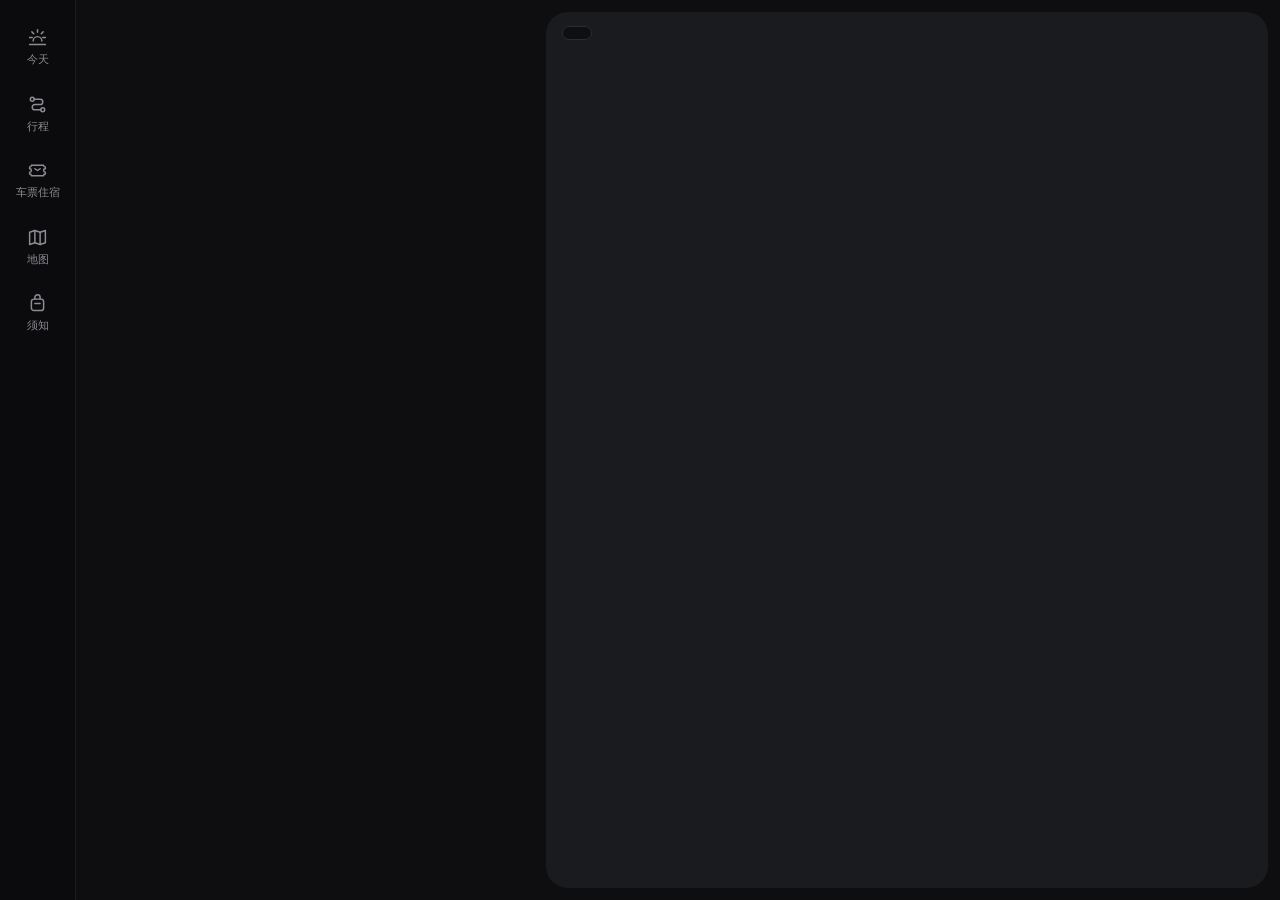
==== pages/guoqing-2026/index.html @ b3b19f48 "feat: 新增国庆出行页面 pages/guoqing-2026，并自托管 Leaflet - 行程 / 车票住宿 / 地图 / 须知 四个板块，外加「今天」倒计时视图 - 移动端：地图吸顶可展开，" ====
<!doctype html>
<html lang="zh-CN">
<head>
<meta charset="utf-8">
<meta name="viewport" content="width=device-width, initial-scale=1, viewport-fit=cover">
<meta name="theme-color" content="#0e0e10">
<meta name="format-detection" content="telephone=no">
<title>国庆出行 · 沪宁甬</title>
<meta name="description" content="国庆 7 天：杭州 → 上海 → 南京 → 宁波 → 杭州，行程、车票住宿、地图与出行须知。">
<link rel="stylesheet" href="/libs/leaflet/leaflet.css">
<style>
:root{
  --bg:#0e0e10; --panel:#131315; --card:#1b1b1e; --card2:#222226; --line:#2a2a2f;
  --text:#ecebe8; --muted:#8d8c92; --dim:#5d5c62;
  --accent:#f5a54a; --accent2:#ffbf73; --accent-bg:rgba(245,165,74,.14);
  --radius:18px; --nav-w:76px; --panel-w:470px;
  --mono:"SF Mono",ui-monospace,Menlo,Consolas,"Roboto Mono",monospace;
  --safe-b:env(safe-area-inset-bottom,0px);
}
*{box-sizing:border-box;-webkit-tap-highlight-color:transparent}
html,body{margin:0;background:var(--bg);color:var(--text);
  font-family:-apple-system,BlinkMacSystemFont,"PingFang SC","Hiragino Sans GB","Microsoft YaHei","Noto Sans SC",sans-serif;
  font-size:15px;line-height:1.5;-webkit-font-smoothing:antialiased}
button{font:inherit;color:inherit;background:none;border:0;padding:0;cursor:pointer}
a{color:inherit;text-decoration:none}
.mono{font-family:var(--mono);letter-spacing:.02em}

/* ---------- layout ---------- */
.app{display:grid;grid-template-columns:var(--nav-w) var(--panel-w) 1fr;height:100vh;height:100dvh}
.nav{display:flex;flex-direction:column;align-items:center;gap:10px;padding:18px 0;border-right:1px solid #1c1c20;background:#0b0b0d}
.nav button{width:58px;padding:9px 0 7px;border-radius:16px;display:flex;flex-direction:column;align-items:center;gap:3px;color:var(--muted);font-size:11px;transition:.2s}
.nav button svg{width:21px;height:21px}
.nav button.on{background:#1f1f23;color:var(--accent)}
.nav button:hover{color:var(--text)}
.panel{overflow-y:auto;overflow-x:hidden;padding:20px 22px 40px;scrollbar-width:thin;scrollbar-color:#333 transparent}
.mapwrap{position:relative;padding:12px 12px 12px 0}
#map{width:100%;height:100%;border-radius:22px;background:#1a1b1e;overflow:hidden}
.map-chip{position:absolute;z-index:500;top:26px;left:16px;background:rgba(14,14,16,.82);backdrop-filter:blur(8px);-webkit-backdrop-filter:blur(8px);
  border:1px solid #2c2c31;border-radius:999px;padding:6px 14px;font-size:12px;pointer-events:none}
.map-chip b{color:var(--accent);font-weight:600;margin-right:6px}
.map-toggle{display:none}

/* dark tiles: 高德底图反色 */
.leaflet-tile-pane{filter:invert(1) hue-rotate(185deg) brightness(.82) contrast(.92) saturate(.55)}
.leaflet-container{font-family:inherit;background:#1a1b1e}
.leaflet-control-attribution{background:rgba(0,0,0,.45)!important;color:#777!important;font-size:10px}
.leaflet-control-attribution a{color:#999!important}
.leaflet-control-zoom a{background:#1c1c20!important;color:#ccc!important;border-color:#2c2c31!important}
.leaflet-popup-content-wrapper,.leaflet-popup-tip{background:#1c1c20;color:var(--text);box-shadow:0 8px 24px rgba(0,0,0,.5)}
.leaflet-popup-content{margin:12px 14px;font-size:13px}
.pop-t{font-weight:600;margin-bottom:2px}
.pop-s{color:var(--muted);font-size:12px;margin-bottom:8px}
.pop-a{display:inline-block;background:var(--accent);color:#1a1206!important;border-radius:999px;padding:3px 12px;font-size:12px;font-weight:600}
.pin{width:26px;height:26px;border-radius:50%;background:#2a2a2f;border:2px solid #e9e4dc;color:#fff;font:600 12px/22px var(--mono);text-align:center;box-shadow:0 2px 8px rgba(0,0,0,.6)}
.pin.on{background:var(--accent);color:#1a1206;border-color:#fff2e0;box-shadow:0 0 0 6px rgba(245,165,74,.3),0 0 18px rgba(245,165,74,.6);transform:scale(1.18)}
.pin.city{width:auto;padding:0 10px;border-radius:999px;font:600 12px/22px inherit;white-space:nowrap}

/* ---------- common ---------- */
.eyebrow{font-size:12px;color:var(--muted)}
.h1{font-size:32px;font-weight:800;letter-spacing:.02em;margin:2px 0 4px}
.h2{font-size:18px;font-weight:700;margin:30px 0 12px;display:flex;align-items:baseline;justify-content:space-between}
.h2 small{font-size:12px;font-weight:400;color:var(--muted)}
.sub{color:var(--muted);font-size:13px}
.chip{display:inline-flex;align-items:center;gap:6px;border:1px solid var(--line);border-radius:999px;padding:4px 12px;font-size:12px;color:var(--muted)}
.tag{display:inline-block;font-size:11px;padding:1px 8px;border-radius:999px;background:var(--accent-bg);color:var(--accent);vertical-align:middle}
.tag.gray{background:#26262a;color:var(--muted)}
.card{background:var(--card);border-radius:var(--radius);padding:16px}
.row{display:flex;align-items:center;justify-content:space-between;gap:10px}
.view{display:none;animation:fade .25s ease}
.view.on{display:block}
@keyframes fade{from{opacity:0;transform:translateY(6px)}to{opacity:1;transform:none}}

/* day pills */
.pills{display:flex;gap:6px;overflow-x:auto;scrollbar-width:none;margin:0 -22px;padding:2px 22px 4px}
.pills::-webkit-scrollbar{display:none}
.pill{flex:none;border-radius:999px;padding:6px 14px;text-align:left;color:var(--muted);font-size:13px;line-height:1.25;transition:.2s}
.pill small{display:block;font:10px var(--mono);opacity:.75}
.pill.on{background:#f3ede4;color:#141414;font-weight:600}

/* hero */
.hero{position:relative;border-radius:22px;overflow:hidden;min-height:250px;padding:20px;display:flex;flex-direction:column;justify-content:flex-end;isolation:isolate}
.hero::before{content:"";position:absolute;inset:0;z-index:-2;background:var(--g)}
.hero::after{content:"";position:absolute;inset:0;z-index:-1;background:linear-gradient(180deg,rgba(0,0,0,0) 30%,rgba(0,0,0,.72))}
.hero .emo{position:absolute;right:-6px;top:-10px;font-size:130px;opacity:.22;z-index:-1;line-height:1;filter:saturate(.7)}
.hero .meta{font-size:12px;color:var(--accent2);font-family:var(--mono)}
.hero .title{font-size:30px;font-weight:800;margin:4px 0 6px}
.hero .desc{font-size:13px;color:#d8d5cf;opacity:.9}
.stat{margin-top:12px;background:var(--card);border-radius:14px;padding:10px 14px;display:inline-flex;gap:18px}
.stat div b{display:block;font:600 18px var(--mono)}
.stat div span{font-size:11px;color:var(--muted)}

/* schedule */
.sched{position:relative;margin-top:6px}
.sched::before{content:"";position:absolute;left:62px;top:14px;bottom:14px;width:1px;background:var(--line)}
.it{display:grid;grid-template-columns:52px 20px 1fr auto;gap:0 8px;align-items:start;padding:11px 0;width:100%;text-align:left;border-radius:12px}
.it:hover .it-t{color:var(--accent2)}
.it-time{font:12px/20px var(--mono);color:var(--muted);text-align:right;white-space:nowrap}
.it-dot{width:9px;height:9px;border-radius:50%;border:1.5px solid var(--dim);background:var(--bg);margin:6px auto 0;position:relative;z-index:1}
.it.now .it-dot{background:var(--accent);border-color:var(--accent);box-shadow:0 0 0 4px rgba(245,165,74,.25)}
.it.done{opacity:.45}
.it-t{font-size:14px;line-height:20px;transition:color .2s}
.it-s{font-size:12px;color:var(--muted);margin-top:2px}
.it-n{flex:none;width:22px;height:22px;border-radius:50%;background:#26262a;font:600 11px/22px var(--mono);text-align:center;color:var(--muted);margin-top:0}
.it-ico{font-size:22px;line-height:22px;width:40px;height:40px;border-radius:12px;background:var(--card2);display:grid;place-items:center}
.empty{border:1px dashed #333;border-radius:16px;padding:22px;text-align:center;color:var(--muted);font-size:13px}
.empty b{display:block;color:var(--text);font-size:22px;margin-bottom:4px;font-family:var(--mono)}

/* today */
.today-card{position:relative;border-radius:24px;overflow:hidden;min-height:380px;display:flex;flex-direction:column;padding:20px;isolation:isolate}
.today-card::before{content:"";position:absolute;inset:0;z-index:-2;background:var(--g)}
.today-card::after{content:"";position:absolute;inset:0;z-index:-1;background:linear-gradient(180deg,rgba(0,0,0,.35),rgba(0,0,0,0) 35%,rgba(0,0,0,.78))}
.today-card .emo{position:absolute;right:-10px;top:70px;font-size:170px;opacity:.2;z-index:-1;line-height:1}
.cd-l{font-size:12px;display:flex;align-items:center;gap:6px}
.cd-l::before{content:"";width:7px;height:7px;border-radius:50%;background:var(--accent);box-shadow:0 0 8px var(--accent)}
.cd{font:300 50px/1.1 var(--mono);margin-top:6px;letter-spacing:.01em}
.cd small{font-size:17px;margin:0 8px 0 2px;font-family:inherit}
.feat{margin-top:auto}
.feat .meta{font:12px var(--mono);color:var(--accent2)}
.feat .t{font-size:24px;font-weight:800;margin:4px 0}
.feat .s{font-size:13px;color:#d8d5cf}
.carousel{display:flex;align-items:center;justify-content:space-between;margin-top:14px}
.dots{display:flex;gap:4px}
.dots i{width:4px;height:4px;border-radius:2px;background:#444;transition:.25s}
.dots i.on{width:18px;background:var(--accent)}
.cbtn{width:36px;height:36px;border-radius:50%;background:var(--card2);display:grid;place-items:center}
.cbtn svg{width:16px;height:16px}

/* tickets */
.tl{position:relative;padding-left:26px}
.tl::before{content:"";position:absolute;left:7px;top:22px;bottom:0;width:1px;background:linear-gradient(var(--accent),#3a3a3f 30%)}
.tl-d{position:relative;margin:22px 0 12px;display:flex;align-items:baseline;gap:8px}
.tl-d::before{content:"";position:absolute;left:-26px;top:.45em;width:11px;height:11px;border-radius:50%;border:2px solid var(--accent);background:var(--bg)}
.tl-d b{font:500 30px var(--mono)}
.tl-d.past{opacity:.5}
.leg{margin-bottom:12px}
.leg .hd{display:flex;justify-content:space-between;font-size:14px;font-weight:600;margin-bottom:10px}
.leg .hd span{font-size:12px;font-weight:400;color:var(--muted)}
.seg{display:grid;grid-template-columns:1fr auto 1fr;align-items:center;gap:8px}
.seg .tm{font:500 26px var(--mono)}
.seg .st{font-size:13px;font-weight:600;margin-top:-2px}
.seg .r{text-align:right}
.train{background:var(--accent-bg);color:var(--accent);font:600 11px var(--mono);padding:3px 9px;border-radius:999px;white-space:nowrap}
.notes{margin:12px 0 0;padding:10px 0 0;border-top:1px dashed var(--line);list-style:none}
.notes li{font-size:12px;color:var(--muted);padding-left:12px;position:relative;margin:3px 0}
.notes li::before{content:"";position:absolute;left:0;top:.65em;width:4px;height:4px;border-radius:50%;background:var(--accent)}
.stay .img{height:120px;border-radius:14px;margin:-4px -4px 14px;position:relative;background:var(--g);overflow:hidden}
.stay .img .emo{position:absolute;right:10px;bottom:-14px;font-size:84px;opacity:.35}
.stay .img .tag{position:absolute;left:10px;top:10px;background:rgba(0,0,0,.45);color:#fff}
.stay h4{margin:0 0 8px;font-size:16px}
.kv{font-size:13px;color:#cfcdc8;margin:5px 0;display:flex;gap:8px}
.kv i{font-style:normal;width:18px;text-align:center}
.btn{display:flex;align-items:center;justify-content:center;gap:6px;width:100%;margin-top:14px;border-radius:999px;padding:10px;background:var(--accent);color:#1a1206;font-weight:700;font-size:14px}
.btn.off{background:#26262a;color:var(--muted);pointer-events:none}
.tbd{color:var(--dim)}

/* map list */
.plist .p{display:grid;grid-template-columns:24px 46px 1fr;gap:12px;align-items:center;padding:9px 0;width:100%;text-align:left}
.plist .p .n{width:22px;height:22px;border-radius:50%;background:#26262a;font:600 11px/22px var(--mono);text-align:center;color:var(--muted)}
.plist .p.on .n{background:var(--accent);color:#1a1206}
.plist .p .ic{width:46px;height:46px;border-radius:12px;display:grid;place-items:center;font-size:24px;background:var(--card2)}
.plist .p b{font-size:14px;font-weight:600;display:block}
.plist .p span{font-size:12px;color:var(--muted)}

/* weather */
.wx{display:grid;grid-template-columns:repeat(7,1fr);gap:6px}
.wd{background:var(--card);border-radius:999px;padding:12px 0 10px;text-align:center;font-size:11px;color:var(--muted);transition:.2s}
.wd .d{font-family:var(--mono);font-size:10px}
.wd .c{font-size:10px;margin-top:2px}
.wd .e{font-size:19px;margin:6px 0 4px;height:24px}
.wd .bar{width:4px;height:44px;border-radius:2px;background:#2d2d32;margin:0 auto 6px;position:relative;overflow:hidden}
.wd .bar i{position:absolute;left:0;right:0;border-radius:2px;background:var(--accent)}
.wd .hi{color:var(--text);font-family:var(--mono)}
.wd .lo{font-family:var(--mono)}
.wd.on{background:#f3ede4;color:#555}
.wd.on .hi{color:#141414}
.wd.on .bar{background:#ddd5c8}
.wd.on .bar i{background:#111}
.wx-detail{margin-top:10px}
.wx-detail b{font-size:14px}

/* people */
.people{display:grid;grid-template-columns:1fr;gap:10px}
.person{display:flex;gap:12px;align-items:flex-start}
.ava{flex:none;width:40px;height:40px;border-radius:50%;display:grid;place-items:center;font-weight:700;color:#1a1206;background:var(--accent)}
.person .nm{font-weight:600}
.person .ds{font-size:12px;color:var(--muted)}
.dayline{display:flex;gap:3px;margin-top:6px}
.dayline i{width:22px;height:5px;border-radius:3px;background:#2d2d32}
.dayline i.on{background:var(--accent)}
.invite{border:1px dashed #3a3a3f;background:transparent}
.invite pre{white-space:pre-wrap;font:12px/1.7 var(--mono);color:#cfcdc8;background:#18181b;border-radius:12px;padding:12px;margin:10px 0 0}

/* checklist */
.progress{height:3px;border-radius:2px;background:#26262a;margin:6px 0 14px;overflow:hidden}
.progress i{display:block;height:100%;background:var(--accent);transition:width .3s}
.ck-tabs{display:flex;gap:6px;flex-wrap:wrap;margin-bottom:8px}
.ck-tabs button{border-radius:999px;padding:6px 12px;font-size:12px;background:var(--card);color:var(--muted)}
.ck-tabs button small{font-family:var(--mono);margin-left:4px;opacity:.7}
.ck-tabs button.on{background:#f3ede4;color:#141414;font-weight:600}
.ck{display:flex;gap:12px;align-items:flex-start;padding:10px 0;width:100%;text-align:left}
.ck .box{flex:none;width:20px;height:20px;border-radius:50%;border:1.5px solid #555;margin-top:1px;display:grid;place-items:center;transition:.2s}
.ck.on .box{background:var(--accent);border-color:var(--accent)}
.ck.on .box::after{content:"";width:6px;height:10px;border:solid #1a1206;border-width:0 2px 2px 0;transform:rotate(45deg) translate(-1px,-1px)}
.ck.on .t{text-decoration:line-through;color:var(--muted)}
.ck .t{font-size:14px}
.ck .s{font-size:12px;color:var(--muted)}
.foot{margin-top:36px;font-size:11px;color:var(--dim);text-align:center}

/* ---------- mobile ---------- */
@media (max-width: 900px){
  :root{--map-h:36vh}
  .app{display:flex;flex-direction:column;height:auto}
  .mapwrap{order:-1;position:sticky;top:0;z-index:20;height:var(--map-h);padding:0;background:var(--bg);transition:height .3s ease}
  #map{border-radius:0 0 22px 22px}
  .map-chip{top:calc(10px + env(safe-area-inset-top,0px));left:12px}
  .map-toggle{display:grid;position:absolute;z-index:500;right:12px;bottom:12px;width:34px;height:34px;border-radius:50%;background:rgba(14,14,16,.82);border:1px solid #2c2c31;place-items:center}
  .map-toggle svg{width:16px;height:16px;transition:transform .3s}
  body.map-big .mapwrap{--map-h:62vh}
  body.map-big .map-toggle svg{transform:rotate(180deg)}
  .leaflet-control-zoom{display:none}
  .panel{overflow:visible;padding:18px 16px calc(96px + var(--safe-b))}
  .pills{margin:0 -16px;padding:2px 16px 4px}
  .nav{position:fixed;z-index:1000;left:0;right:0;bottom:0;top:auto;flex-direction:row;justify-content:space-around;gap:0;padding:6px 6px calc(6px + var(--safe-b));
    border:0;border-top:1px solid #222;background:rgba(11,11,13,.92);backdrop-filter:blur(14px);-webkit-backdrop-filter:blur(14px)}
  .nav button{width:auto;flex:1;max-width:76px}
  .h1{font-size:28px}
  .today-card{min-height:340px}
  .cd{font-size:44px}
  .wx{gap:4px}
}
@media (max-width: 380px){
  .cd{font-size:38px}
  .seg .tm{font-size:22px}
  .wd .e{font-size:16px}
}
</style>
</head>
<body>
<div class="app">
  <nav class="nav" id="nav"></nav>

  <main class="panel" id="panel">
    <section class="view" id="v-today"></section>
    <section class="view" id="v-plan"></section>
    <section class="view" id="v-tickets"></section>
    <section class="view" id="v-map"></section>
    <section class="view" id="v-notes"></section>
    <div class="foot" id="foot"></div>
  </main>

  <div class="mapwrap" id="mapwrap">
    <div id="map"></div>
    <div class="map-chip" id="mapchip"></div>
    <button class="map-toggle" id="maptoggle" aria-label="放大/收起地图">
      <svg viewBox="0 0 24 24" fill="none" stroke="currentColor" stroke-width="2" stroke-linecap="round"><path d="M6 9l6 6 6-6"/></svg>
    </button>
  </div>
</div>

<script src="/libs/leaflet/leaflet.js"></script>
<script>
/* =====================================================================
 *  行程数据 —— 以后更新只改这一段就行
 *  - 时间未定写 time:'待定'，地点坐标不确定就不写 ll（地图上不显示，导航按名称搜索）
 *  - ll 用高德坐标 [纬度, 经度]；approx:true 表示位置是大概的
 *  - 伙伴信息在 PEOPLE，车票在 LEGS，住宿在 STAYS
 * ===================================================================== */
const TRIP = {
  title: '国庆 · 沪宁甬',
  subtitle: '杭州 → 上海 → 南京 → 宁波 → 杭州',
  slogan: '魔都吃吃逛逛，金陵待定，宁波歇脚，最后回家。',
  start: '2026-10-01T00:00:00+08:00',
  updated: '2026-09-29',
};

const CITIES = {
  杭州: { ll: [30.2741, 120.1551], emo: '🍵', g: 'linear-gradient(135deg,#1f4f4a,#0f2a2a 60%,#1d1a14)' },
  上海: { ll: [31.2304, 121.4737], emo: '🌃', g: 'linear-gradient(135deg,#3a2a6a,#1a1840 55%,#3a1f2a)' },
  南京: { ll: [32.0603, 118.7969], emo: '🏯', g: 'linear-gradient(135deg,#5a2a22,#2a1a18 55%,#1f2a1f)' },
  宁波: { ll: [29.8683, 121.5440], emo: '🌊', g: 'linear-gradient(135deg,#1a3f66,#0f2238 55%,#1f2a33)' },
};

/* type: transport 交通 / food 吃饭 / walk 散步逛逛 / fun 玩 / stay 住宿 */
const DAYS = [
  {
    date: '2026-10-01', city: '上海', label: '杭州 → 上海', title: '抵达魔都',
    desc: '白天从杭州出发去上海，晚上泰狮吃泰餐，饭后沿浦东滨江吹吹江风。',
    items: [
      { time: '待定', type: 'transport', title: '杭州 → 上海', sub: '车次待补充', place: '上海虹桥站', city: '上海', ll: [31.1945, 121.3203], approx: true },
      { time: '19:30', type: 'food', title: '晚餐｜Poets Thai 泰狮（滨江店）', sub: '泰餐', place: 'Poets Thai泰狮 滨江店', city: '上海', ll: [31.2352, 121.5018], approx: true },
      { time: '饭后', type: 'walk', title: '浦东滨江散步', sub: '看外滩夜景，走走消食', place: '浦东滨江', city: '上海', ll: [31.2302, 121.5052], approx: true },
    ],
  },
  {
    date: '2026-10-02', city: '上海', label: '上海', title: '看展 · 梧桐区',
    desc: '中午漕河泾吃顺德菜，下午游戏博物馆看「不要回头」展，再去梧桐区 citywalk；晚上八爷上海菜，夜里西岸散步小酌。',
    items: [
      { time: '午餐', type: 'food', title: '午餐｜蚝大胆容邊排骨 · 顺德干蒸', sub: '漕河泾印象城店', place: '蚝大胆容邊排骨 漕河泾印象城', city: '上海', ll: [31.1662, 121.3958], approx: true },
      { time: '下午', type: 'fun', title: '游戏博物馆「不要回头」展', sub: '位置待补充', place: '游戏博物馆 不要回头', city: '上海' },
      { time: '下午', type: 'walk', title: '梧桐区 citywalk', sub: '武康路 · 安福路一带', place: '武康路', city: '上海', ll: [31.2062, 121.4372], approx: true },
      { time: '晚餐', type: 'food', title: '晚餐｜八爷上海菜', sub: '招牌肺头汤', place: '八爷上海菜', city: '上海' },
      { time: '夜里', type: 'walk', title: '徐汇西岸散步 / 小酌觅食', sub: '', place: '徐汇滨江西岸', city: '上海', ll: [31.1762, 121.4608], approx: true },
    ],
  },
  {
    date: '2026-10-03', city: '上海', label: '上海', title: 'Wonderfes 手办展',
    desc: '一整天泡在 Wonderfes 手办展，午饭晚饭都在现场附近看着吃。',
    items: [
      { time: '白天', type: 'fun', title: 'Wonderfes 手办展', sub: '场馆待补充', place: 'Wonderfes 上海', city: '上海' },
      { time: '午 · 晚', type: 'food', title: '午饭、晚饭待定', sub: '现场灵活安排', place: '', city: '上海' },
    ],
  },
  {
    date: '2026-10-04', city: '南京', label: '上海 → 南京', title: '去金陵',
    desc: '从上海去南京，具体安排 TBD。',
    items: [
      { time: '待定', type: 'transport', title: '上海 → 南京', sub: '车次待补充', place: '南京南站', city: '南京', ll: [31.9690, 118.7980], approx: true },
    ],
    tbd: true,
  },
  {
    date: '2026-10-05', city: '南京', label: '南京', title: '南京 · TBD',
    desc: '南京第二天，计划还没定，想去哪儿群里说。',
    items: [], tbd: true,
  },
  {
    date: '2026-10-06', city: '宁波', label: '南京 → 宁波', title: '去宁波',
    desc: '从南京去宁波待一天，具体安排 TBD。',
    items: [
      { time: '待定', type: 'transport', title: '南京 → 宁波', sub: '车次待补充', place: '宁波站', city: '宁波', ll: [29.8630, 121.5420], approx: true },
    ],
    tbd: true,
  },
  {
    date: '2026-10-07', city: '杭州', label: '宁波 → 杭州', title: '回家',
    desc: '从宁波回杭州，假期收尾。',
    items: [
      { time: '待定', type: 'transport', title: '宁波 → 杭州', sub: '车次待补充', place: '杭州东站', city: '杭州', ll: [30.2906, 120.2127], approx: true },
    ],
  },
];

/* 交通：dep/arr 为 'HH:MM'，没定写 '' */
const LEGS = [
  { date: '2026-10-01', from: '杭州', to: '上海', fromSt: '杭州', toSt: '上海', dep: '', arr: '', no: '', notes: ['车次待补充，买好票群里说一声'] },
  { date: '2026-10-04', from: '上海', to: '南京', fromSt: '上海', toSt: '南京', dep: '', arr: '', no: '', notes: ['车次待补充'] },
  { date: '2026-10-06', from: '南京', to: '宁波', fromSt: '南京', toSt: '宁波', dep: '', arr: '', no: '', notes: ['车次待补充'] },
  { date: '2026-10-07', from: '宁波', to: '杭州', fromSt: '宁波', toSt: '杭州东', dep: '', arr: '', no: '', notes: ['车次待补充'] },
];

/* 住宿：name 为空表示还没订 */
const STAYS = [
  { city: '上海', name: '', checkin: '2026-10-01', checkout: '2026-10-04', room: '', addr: '', notes: [] },
  { city: '南京', name: '', checkin: '2026-10-04', checkout: '2026-10-06', room: '', addr: '', notes: [] },
  { city: '宁波', name: '', checkin: '2026-10-06', checkout: '2026-10-07', room: '', addr: '', notes: [] },
];

/* 同行伙伴：days 写参与的日期（'10/1' 这种），note 写车次、到达时间等 */
const PEOPLE = [
  { name: '我', days: ['10/1', '10/2', '10/3', '10/4', '10/5', '10/6', '10/7'], note: '全程' },
];

const CHECKLIST = {
  '行李证件': [
    ['身份证随身带', '坐高铁、住酒店、进展馆都要刷'],
    ['车票截图存相册', '进站刷身份证，截图方便随时看车次'],
    ['充电宝和充电线', '看地图、拍照一天很费电'],
    ['折叠伞', '十月江南说下就下'],
    ['薄外套', '早晚凉，白天热了就脱'],
    ['好走的鞋', 'citywalk + 逛展，每天步数不会少'],
    ['常用药', '肠胃药、创可贴'],
  ],
  '要吃的': [
    ['Poets Thai 泰狮', '10/1 晚'],
    ['蚝大胆 顺德干蒸 + 排骨', '10/2 午'],
    ['八爷上海菜 肺头汤', '10/2 晚'],
    ['西岸夜宵 / 小酌', '10/2 夜'],
    ['南京：鸭血粉丝汤、盐水鸭', '待定'],
    ['宁波：汤圆、海鲜', '待定'],
  ],
  '要玩的': [
    ['游戏博物馆「不要回头」展', '10/2 下午，看下是否要预约'],
    ['Wonderfes 手办展', '10/3，门票确认'],
    ['梧桐区 citywalk', '10/2 下午'],
    ['浦东滨江 / 西岸夜景', '晚上'],
  ],
  '要办的': [
    ['买好各段车票', '沪 → 宁 → 甬 → 杭'],
    ['订好三个城市的酒店', '上海 3 晚、南京 2 晚、宁波 1 晚'],
    ['热门餐厅提前排号', '国庆人多'],
    ['展会门票 / 预约', '手办展、游戏博物馆'],
  ],
};

/* ===================================================================== */

const TYPE = {
  transport: { emo: '🚄', name: '交通' },
  food: { emo: '🍜', name: '吃饭' },
  walk: { emo: '🚶', name: '逛逛' },
  fun: { emo: '🎟️', name: '玩' },
  stay: { emo: '🛏️', name: '住宿' },
};
const WEEK = ['周日', '周一', '周二', '周三', '周四', '周五', '周六'];
const $ = s => document.querySelector(s);
const esc = s => String(s ?? '').replace(/[&<>"']/g, c => ({ '&': '&amp;', '<': '&lt;', '>': '&gt;', '"': '&quot;', "'": '&#39;' }[c]));
const md = d => { const [, m, dd] = d.split('-'); return `${+m}/${+dd}`; };
const wk = d => WEEK[new Date(d + 'T12:00:00+08:00').getUTCDay()];
const nights = (a, b) => Math.round((new Date(b) - new Date(a)) / 864e5);
const navUrl = (name, city) => `https://uri.amap.com/search?keyword=${encodeURIComponent(name)}&city=${encodeURIComponent(city || '')}&callnative=1`;
function cnNow() { // 北京时间
  const d = new Date(Date.now() + 8 * 36e5);
  return { date: d.toISOString().slice(0, 10), min: d.getUTCHours() * 60 + d.getUTCMinutes() };
}
function parseMin(t) { const m = /^(\d{1,2}):(\d{2})$/.exec(t || ''); return m ? +m[1] * 60 + +m[2] : null; }

/* 地点编号 */
DAYS.forEach((d, di) => {
  d.idx = di;
  let n = 0;
  d.items.forEach(it => { if (it.ll) it.n = ++n; });
});
const dayOf = date => DAYS.find(d => d.date === date);

/* ---------- nav ---------- */
const ICONS = {
  today: '<path d="M12 3v3M5.6 5.6l2.1 2.1M3 12h3M18 12h3M16.3 7.7l2.1-2.1M7 16a5 5 0 0 1 10 0M3 20h18"/>',
  plan: '<circle cx="6" cy="6" r="2.2"/><circle cx="18" cy="18" r="2.2"/><path d="M8 6h7a3 3 0 0 1 0 6H9a3 3 0 0 0 0 6h7"/>',
  tickets: '<path d="M3 8a2 2 0 0 0 2-2h14a2 2 0 0 0 2 2v2a2 2 0 0 0 0 4v2a2 2 0 0 0-2 2H5a2 2 0 0 0-2-2v-2a2 2 0 0 0 0-4z"/><path d="M9 10l3 2 3-2"/>',
  map: '<path d="M9 4L3 6v14l6-2 6 2 6-2V4l-6 2z"/><path d="M9 4v14M15 6v14"/>',
  notes: '<rect x="5" y="7" width="14" height="13" rx="3"/><path d="M9 7V5a3 3 0 0 1 6 0v2M9 12h6"/>',
};
const TABS = [['today', '今天'], ['plan', '行程'], ['tickets', '车票住宿'], ['map', '地图'], ['notes', '须知']];
$('#nav').innerHTML = TABS.map(([k, n]) =>
  `<button data-tab="${k}"><svg viewBox="0 0 24 24" fill="none" stroke="currentColor" stroke-width="1.7" stroke-linecap="round" stroke-linejoin="round">${ICONS[k]}</svg>${n}</button>`).join('');

const state = { tab: 'today', day: 0, mapDay: 0, featIdx: 0, active: null, ckTab: Object.keys(CHECKLIST)[0], wxSel: 0 };
try { const t = localStorage.getItem('gq-tab'); if (t && TABS.some(x => x[0] === t)) state.tab = t; } catch (e) {}

/* 默认选中今天（行程期间） */
(() => {
  const i = DAYS.findIndex(d => d.date === cnNow().date);
  if (i >= 0) { state.day = state.mapDay = state.wxSel = i; }
})();

/* ---------- map ---------- */
const map = L.map('map', { zoomControl: false, attributionControl: true, zoomSnap: .25 }).setView(CITIES.上海.ll, 11);
L.tileLayer('https://webrd0{s}.is.autonavi.com/appmaptile?lang=zh_cn&size=1&scale=1&style=8&x={x}&y={y}&z={z}', {
  subdomains: '1234', maxZoom: 18, attribution: '© 高德地图',
}).addTo(map);
L.control.zoom({ position: 'bottomright' }).addTo(map);
const layer = L.layerGroup().addTo(map);
let markers = {};
let lastFit = null; // 地图尺寸变化后重新框选
const fit = f => { lastFit = f; f(true); };
const refit = () => { map.invalidateSize(); lastFit && lastFit(false); };

function pinIcon(label, on, cls = '') {
  return L.divIcon({ className: '', html: `<div class="pin ${cls} ${on ? 'on' : ''}">${esc(label)}</div>`, iconSize: cls ? null : [26, 26], iconAnchor: cls ? [20, 13] : [13, 13] });
}
function popHtml(title, sub, place, city) {
  return `<div class="pop-t">${esc(title)}</div>${sub ? `<div class="pop-s">${esc(sub)}</div>` : ''}${place ? `<a class="pop-a" href="${navUrl(place, city)}" target="_blank" rel="noopener">高德导航</a>` : ''}`;
}

function drawDay(di) {
  layer.clearLayers(); markers = {};
  if (di === 'all') return drawAll();
  const d = DAYS[di];
  const pts = d.items.filter(it => it.ll);
  $('#mapchip').innerHTML = `<b>${md(d.date)}</b>${esc(d.title)}`;
  if (!pts.length) {
    const c = CITIES[d.city];
    L.marker(c.ll, { icon: pinIcon(d.city, true, 'city') }).addTo(layer).bindPopup(popHtml(d.city, '今天的安排还没定', '', ''));
    fit(a => map.setView(c.ll, 11, { animate: a }));
    return;
  }
  if (pts.length > 1) {
    L.polyline(pts.map(p => p.ll), { color: '#f5a54a', weight: 7, opacity: .18 }).addTo(layer);
    L.polyline(pts.map(p => p.ll), { color: '#f5a54a', weight: 2.5, opacity: .9 }).addTo(layer);
  }
  pts.forEach(p => {
    const m = L.marker(p.ll, { icon: pinIcon(p.n, false), zIndexOffset: 100 }).addTo(layer)
      .bindPopup(popHtml(p.title, (p.approx ? '位置为大概位置 · ' : '') + (p.sub || ''), p.place, p.city));
    m.on('click', () => setActive(di, p.n, false));
    markers[p.n] = m;
  });
  if (pts.length === 1) fit(a => map.setView(pts[0].ll, 13, { animate: a }));
  else fit(a => map.fitBounds(L.latLngBounds(pts.map(p => p.ll)), { padding: [50, 50], animate: a, maxZoom: 14 }));
}

function drawAll() {
  $('#mapchip').innerHTML = '<b>全程</b>' + esc(TRIP.subtitle);
  const route = ['杭州', '上海', '南京', '宁波', '杭州'];
  const lls = route.map(c => CITIES[c].ll);
  L.polyline(lls, { color: '#f5a54a', weight: 7, opacity: .15 }).addTo(layer);
  L.polyline(lls, { color: '#f5a54a', weight: 2.5, opacity: .9, dashArray: '2 7', lineCap: 'round' }).addTo(layer);
  Object.entries(CITIES).forEach(([name, c]) => {
    const ds = DAYS.filter(d => d.city === name).map(d => md(d.date));
    L.marker(c.ll, { icon: pinIcon(name, false, 'city') }).addTo(layer)
      .bindPopup(popHtml(name, ds.length ? ds.join('、') : '出发地', '', ''));
  });
  fit(a => map.fitBounds(L.latLngBounds(lls), { padding: [40, 40], animate: a }));
}

function setActive(di, n, fly = true, pop = true) {
  state.active = n;
  Object.entries(markers).forEach(([k, m]) => m.setIcon(pinIcon(k, +k === n)));
  const m = markers[n];
  if (m) {
    if (fly) map.flyTo(m.getLatLng(), Math.max(map.getZoom(), 14), { duration: .6 });
    if (pop) m.openPopup();
  }
  document.querySelectorAll('[data-n]').forEach(el => el.classList.toggle('on', +el.dataset.n === n));
}

/* ---------- shared renderers ---------- */
function pillsHtml(sel, key, withAll) {
  let h = withAll ? `<button class="pill ${sel === 'all' ? 'on' : ''}" data-${key}="all"><small>全程</small>${DAYS.length} 天</button>` : '';
  h += DAYS.map((d, i) => `<button class="pill ${sel === i ? 'on' : ''}" data-${key}="${i}"><small>${md(d.date)}</small>${esc(d.label)}</button>`).join('');
  return `<div class="pills">${h}</div>`;
}

function schedHtml(d, live) {
  if (!d.items.length) return `<div class="empty"><b>TBD</b>这天的计划还没定，有想法群里说～</div>`;
  const now = cnNow();
  const isToday = live && now.date === d.date;
  const nowI = isToday ? currentIdx(d, now.min) : -1;
  return `<div class="sched">${d.items.map((it, i) => {
    const cls = isToday ? (i === nowI ? 'now' : i < nowI ? 'done' : '') : '';
    return `<button class="it ${cls}" ${it.n ? `data-n="${it.n}" data-day="${d.idx}"` : ''}>
      <span class="it-time">${esc(it.time)}</span><span class="it-dot"></span>
      <span><div class="it-t">${esc(it.title)}</div>${it.sub ? `<div class="it-s">${esc(it.sub)}</div>` : ''}</span>
      <span class="it-ico" title="${TYPE[it.type]?.name || ''}">${TYPE[it.type]?.emo || '📍'}</span>
    </button>`;
  }).join('')}</div>`;
}

function currentIdx(d, min) {
  let last = null, idx = 0;
  d.items.forEach((it, i) => {
    const m = parseMin(it.time);
    if (m != null) last = m;
    if (last != null && last <= min) idx = i;
  });
  return idx;
}

/* ---------- 今天 ---------- */
function tripPhase() {
  const now = cnNow();
  if (now.date < DAYS[0].date) return { phase: 'before', di: 0 };
  if (now.date > DAYS[DAYS.length - 1].date) return { phase: 'after', di: DAYS.length - 1 };
  return { phase: 'during', di: DAYS.findIndex(d => d.date === now.date) };
}

function renderToday() {
  const { phase, di } = tripPhase();
  const d = DAYS[di];
  const c = CITIES[d.city];
  const items = d.items.length ? d.items : [{ time: 'TBD', type: 'fun', title: d.title, sub: d.desc }];
  if (phase === 'during' && state.featIdx === null) state.featIdx = currentIdx(d, cnNow().min);
  const fi = Math.min(state.featIdx || 0, items.length - 1);
  const f = items[fi];
  const heading = phase === 'before' ? '第一天的安排' : phase === 'during' ? `今天 · 第 ${di + 1} 天的安排` : '最后一天的安排';
  $('#v-today').innerHTML = `
    <div class="row"><span class="eyebrow">${esc(TRIP.title)} · ${DAYS.length} 日</span><span class="chip" id="today-wx">${esc(d.city)}</span></div>
    <div class="today-card" style="--g:${c.g};margin-top:12px">
      <span class="emo">${c.emo}</span>
      <div class="h1" style="margin:0">${esc(d.title)}</div>
      <div id="cd-wrap"></div>
      <div class="feat">
        <div class="meta">${esc(f.time)} ${esc(TYPE[f.type]?.name || '')}</div>
        <div class="t">${esc(f.title)}</div>
        <div class="s">${esc(f.sub || d.desc)}</div>
      </div>
    </div>
    <div class="carousel">
      <div class="dots">${items.map((_, i) => `<i class="${i === fi ? 'on' : ''}"></i>`).join('')}</div>
      <div class="row" style="gap:8px"><span class="mono sub">${fi + 1} / ${items.length}</span>
        <button class="cbtn" data-feat="-1" aria-label="上一个"><svg viewBox="0 0 24 24" fill="none" stroke="currentColor" stroke-width="2"><path d="M15 6l-6 6 6 6"/></svg></button>
        <button class="cbtn" data-feat="1" aria-label="下一个"><svg viewBox="0 0 24 24" fill="none" stroke="currentColor" stroke-width="2"><path d="M9 6l6 6-6 6"/></svg></button>
      </div>
    </div>
    <div class="h2">${heading}<small>${md(d.date)} ${wk(d.date)}</small></div>
    ${schedHtml(d, true)}
    ${phase === 'before' ? `<div class="h2">接下来<small>${esc(TRIP.subtitle)}</small></div>
      <div class="people">${DAYS.slice(1).map(x => `<button class="card row" data-goto="${x.idx}" style="text-align:left">
        <span><span class="mono sub">${md(x.date)} ${wk(x.date)}</span><div style="font-weight:600">${esc(x.title)}</div></span>
        <span class="sub">${esc(x.label)} ${x.tbd ? '<span class="tag gray">TBD</span>' : ''}</span></button>`).join('')}</div>` : ''}
  `;
  tickCountdown();
  if (f.n) setTimeout(() => setActive(di, f.n, false, false), 900);
  fillTodayWx();
}

function tickCountdown() {
  const el = $('#cd-wrap'); if (!el) return;
  const { phase, di } = tripPhase();
  if (phase === 'before') {
    let s = Math.max(0, Math.floor((new Date(TRIP.start) - Date.now()) / 1000));
    const dd = Math.floor(s / 86400); s %= 86400;
    const hh = String(Math.floor(s / 3600)).padStart(2, '0'), mm = String(Math.floor(s % 3600 / 60)).padStart(2, '0'), ss = String(s % 60).padStart(2, '0');
    el.innerHTML = `<div class="cd-l" style="margin-top:6px">距出发还有</div><div class="cd">${dd}<small>天</small>${hh}:${mm}<span style="opacity:.45;font-size:.55em">:${ss}</span></div>`;
  } else if (phase === 'during') {
    el.innerHTML = `<div class="cd-l" style="margin-top:6px">旅途中 · ${esc(DAYS[di].city)}</div><div class="cd">Day ${di + 1}<small>/ ${DAYS.length}</small></div>`;
  } else {
    el.innerHTML = `<div class="cd-l" style="margin-top:6px">旅程结束</div><div class="cd">🏠<small>到家啦</small></div>`;
  }
}
setInterval(() => { if (state.tab === 'today') tickCountdown(); }, 1000);

/* ---------- 行程 ---------- */
function renderPlan() {
  const d = DAYS[state.day];
  const c = CITIES[d.city];
  $('#v-plan').innerHTML = `
    ${pillsHtml(state.day, 'day')}
    <div class="hero" style="--g:${c.g};margin-top:14px">
      <span class="emo">${c.emo}</span>
      <div class="meta">${md(d.date)} · ${wk(d.date)} · 第 ${state.day + 1} 天 · ${esc(d.city)}</div>
      <div class="title">${esc(d.title)} ${d.tbd ? '<span class="tag">TBD</span>' : ''}</div>
      <div class="desc">${esc(d.desc)}</div>
    </div>
    <div class="stat"><div><b>${d.items.length}</b><span>项安排</span></div><div><b>${d.items.filter(i => i.ll).length}</b><span>个地图点</span></div><div><b>${esc(d.city)}</b><span>所在城市</span></div></div>
    <div class="h2">当天安排<small>点一下在地图上看</small></div>
    ${schedHtml(d, true)}
  `;
  drawDay(state.day);
}

/* ---------- 车票住宿 ---------- */
function renderTickets() {
  const today = cnNow().date;
  const dates = [...new Set([...LEGS.map(l => l.date), ...STAYS.map(s => s.checkin), ...STAYS.map(s => s.checkout)])].sort();
  const nextDate = dates.find(d => d >= today);
  let h = `<div class="h1">车票住宿</div><div class="sub">按日期排好：哪天坐哪趟车、住哪家酒店。没定的先写「待补充」。</div><div class="tl">`;
  dates.forEach(date => {
    const legs = LEGS.filter(l => l.date === date);
    const ins = STAYS.filter(s => s.checkin === date);
    const outs = STAYS.filter(s => s.checkout === date);
    h += `<div class="tl-d ${date < today ? 'past' : ''}"><b>${md(date)}</b><span class="sub">${wk(date)}</span>${date === nextDate ? '<span class="tag">下一个</span>' : ''}</div>`;
    outs.forEach(s => { h += `<div class="card sub" style="margin-bottom:12px">退房 · ${s.name ? esc(s.name) : esc(s.city) + '酒店（待补充）'}</div>`; });
    legs.forEach(l => {
      h += `<div class="card leg"><div class="hd">🚄 ${esc(l.from)} → ${esc(l.to)}<span>${l.no ? '' : '待补充'}</span></div>
        <div class="seg">
          <div><div class="tm ${l.dep ? '' : 'tbd'}">${esc(l.dep || '--:--')}</div><div class="st">${esc(l.fromSt)}</div></div>
          <span class="train">${esc(l.no || '车次 TBD')}</span>
          <div class="r"><div class="tm ${l.arr ? '' : 'tbd'}">${esc(l.arr || '--:--')}</div><div class="st">${esc(l.toSt)}</div></div>
        </div>
        ${l.notes?.length ? `<ul class="notes">${l.notes.map(n => `<li>${esc(n)}</li>`).join('')}</ul>` : ''}</div>`;
    });
    ins.forEach(s => {
      const c = CITIES[s.city];
      h += `<div class="card stay" style="margin-bottom:12px">
        <div class="img" style="--g:${c.g}"><span class="tag">入住 · ${esc(s.city)}</span><span class="emo">🛏️</span></div>
        <h4>${s.name ? esc(s.name) : `<span class="tbd">${esc(s.city)}酒店 · 待补充</span>`}</h4>
        <div class="kv"><i>📅</i>${md(s.checkin)} 入住 → ${md(s.checkout)} 退房 · 住 ${nights(s.checkin, s.checkout)} 晚</div>
        ${s.room ? `<div class="kv"><i>🛏️</i>${esc(s.room)}</div>` : ''}
        <div class="kv"><i>📍</i>${s.addr ? esc(s.addr) : '<span class="tbd">地址待补充</span>'}</div>
        ${s.notes?.length ? `<ul class="notes">${s.notes.map(n => `<li>${esc(n)}</li>`).join('')}</ul>` : ''}
        <a class="btn ${s.name ? '' : 'off'}" href="${s.name ? navUrl(s.name, s.city) : '#'}" target="_blank" rel="noopener">➤ 高德导航</a>
      </div>`;
    });
  });
  $('#v-tickets').innerHTML = h + '</div>';
}

/* ---------- 地图 ---------- */
function renderMap() {
  const sel = state.mapDay;
  let list;
  if (sel === 'all') {
    list = DAYS.map(d => `<button class="p" data-goto-map="${d.idx}"><span class="n">${d.idx + 1}</span><span class="ic">${CITIES[d.city].emo}</span>
      <span><b>${md(d.date)} · ${esc(d.title)}</b><span>${esc(d.label)} · ${d.items.length ? d.items.length + ' 项安排' : 'TBD'}</span></span></button>`).join('');
  } else {
    const d = DAYS[sel];
    const withLL = d.items.filter(i => i.ll), noLL = d.items.filter(i => !i.ll && i.place);
    list = withLL.map(it => `<button class="p" data-n="${it.n}" data-day="${d.idx}"><span class="n">${it.n}</span><span class="ic">${TYPE[it.type]?.emo || '📍'}</span>
      <span><b>${esc(it.title.replace(/^.+?｜/, ''))}</b><span>${esc(TYPE[it.type]?.name || '')} · ${esc(it.time)}${it.approx ? ' · 大概位置' : ''}</span></span></button>`).join('');
    list += noLL.map(it => `<a class="p" href="${navUrl(it.place, it.city)}" target="_blank" rel="noopener"><span class="n">·</span><span class="ic">${TYPE[it.type]?.emo || '📍'}</span>
      <span><b>${esc(it.title.replace(/^.+?｜/, ''))}</b><span>位置待补充 · 点这里高德搜索</span></span></a>`).join('');
    if (!list) list = `<div class="empty"><b>TBD</b>这天还没有地点</div>`;
  }
  $('#v-map').innerHTML = `<div class="h1">地图</div><div class="sub">点地图上的圆点或下面的地点，都能看详情和导航</div>
    <div style="margin-top:14px">${pillsHtml(sel, 'mapday', true)}</div><div class="plist" style="margin-top:10px">${list}</div>`;
  drawDay(sel);
}

/* ---------- 须知 ---------- */
let WX = null;
const WMO = c => c == null ? ['·', '—'] : c === 0 ? ['☀️', '晴'] : c <= 2 ? ['🌤️', '多云'] : c === 3 ? ['☁️', '阴'] : c <= 48 ? ['🌫️', '雾'] :
  c <= 57 ? ['🌦️', '毛毛雨'] : c <= 61 ? ['🌦️', '小雨'] : c <= 63 ? ['🌧️', '中雨'] : c <= 67 ? ['🌧️', '大雨'] : c <= 77 ? ['🌨️', '雪'] :
  c <= 82 ? ['🌦️', '阵雨'] : ['⛈️', '雷雨'];

async function loadWx() {
  if (WX) return WX;
  WX = {};
  const byCity = {};
  DAYS.forEach(d => (byCity[d.city] ||= []).push(d.date));
  await Promise.all(Object.entries(byCity).map(async ([city, dates]) => {
    const [lat, lng] = CITIES[city].ll;
    const url = `https://api.open-meteo.com/v1/forecast?latitude=${lat}&longitude=${lng}&daily=weather_code,temperature_2m_max,temperature_2m_min,precipitation_probability_max&timezone=Asia%2FShanghai&start_date=${dates[0]}&end_date=${dates[dates.length - 1]}`;
    try {
      const r = await fetch(url); if (!r.ok) return;
      const j = await r.json();
      j.daily.time.forEach((t, i) => { if (dates.includes(t)) WX[t] = { code: j.daily.weather_code[i], hi: j.daily.temperature_2m_max[i], lo: j.daily.temperature_2m_min[i], pop: j.daily.precipitation_probability_max[i] }; });
    } catch (e) {}
  }));
  return WX;
}

function wxHtml() {
  const all = DAYS.map(d => WX?.[d.date]).filter(Boolean);
  const tmin = all.length ? Math.min(...all.map(w => w.lo)) - 2 : 10, tmax = all.length ? Math.max(...all.map(w => w.hi)) + 2 : 30;
  const pills = DAYS.map((d, i) => {
    const w = WX?.[d.date]; const [e] = WMO(w?.code);
    const bar = w ? `<i style="bottom:${(w.lo - tmin) / (tmax - tmin) * 100}%;top:${100 - (w.hi - tmin) / (tmax - tmin) * 100}%"></i>` : '';
    return `<button class="wd ${state.wxSel === i ? 'on' : ''}" data-wx="${i}"><div class="d">${md(d.date)}</div><div class="c">${esc(d.city)}</div><div class="e">${e}</div>
      <div class="bar">${bar}</div><div class="hi">${w ? Math.round(w.hi) + '°' : '--'}</div><div class="lo">${w ? Math.round(w.lo) + '°' : ''}</div></button>`;
  }).join('');
  const d = DAYS[state.wxSel], w = WX?.[d.date], [, name] = WMO(w?.code);
  const detail = w
    ? `<b>${md(d.date)} ${esc(d.city)} · ${name}</b><div class="sub" style="margin-top:4px">${Math.round(w.lo)}° ~ ${Math.round(w.hi)}°，降水概率 ${w.pop ?? '--'}%。${w.pop >= 50 ? '大概率下雨，记得带伞。' : w.hi >= 28 ? '白天偏热，穿薄一点。' : w.lo <= 16 ? '早晚偏凉，带件外套。' : '舒服的天气，适合多走走。'}</div>`
    : `<b>${md(d.date)} ${esc(d.city)}</b><div class="sub" style="margin-top:4px">${WX ? '预报暂时拿不到（离得太远或网络原因），临近再看看。' : '天气加载中…'}</div>`;
  return `<div class="wx">${pills}</div><div class="card wx-detail">${detail}<div class="sub" style="font-size:11px;margin-top:8px;color:var(--dim)">数据：Open-Meteo，打开页面时实时拉取</div></div>`;
}

function fillTodayWx() {
  loadWx().then(() => {
    const { di } = tripPhase(); const d = DAYS[di]; const w = WX[d.date]; const el = $('#today-wx');
    if (el && w) el.textContent = `${WMO(w.code)[0]} ${d.city} ${Math.round(w.lo)}–${Math.round(w.hi)}°`;
  });
}

function ckLoad() { try { return JSON.parse(localStorage.getItem('gq-ck') || '{}'); } catch (e) { return {}; } }
function ckSave(v) { try { localStorage.setItem('gq-ck', JSON.stringify(v)); } catch (e) {} }

function renderNotes() {
  const ck = ckLoad();
  const total = Object.values(CHECKLIST).flat().length;
  const done = Object.entries(CHECKLIST).reduce((a, [k, arr]) => a + arr.filter((_, i) => ck[k + i]).length, 0);
  const allDates = DAYS.map(d => md(d.date));
  $('#v-notes').innerHTML = `
    <div class="h1">出行须知</div>
    <div class="sub">${esc(TRIP.subtitle)}<br>${esc(TRIP.slogan)}</div>

    <div class="h2">天气<small>每天所在城市</small></div>
    <div id="wxbox">${wxHtml()}</div>

    <div class="h2">同行伙伴<small>${PEOPLE.length} 人</small></div>
    <div class="people">
      ${PEOPLE.map(p => `<div class="card person"><span class="ava">${esc([...p.name][0])}</span><span style="flex:1">
        <div class="nm">${esc(p.name)}</div><div class="ds">${esc(p.note || '')}</div>
        <div class="dayline">${allDates.map(x => `<i class="${p.days.includes(x) ? 'on' : ''}" title="${x}"></i>`).join('')}</div></span></div>`).join('')}
      <div class="card invite">
        <div style="font-weight:600">一起走的朋友，报一下你的信息 👋</div>
        <div class="sub" style="margin-top:4px">复制下面这段填好发群里，我统一更新到页面上：</div>
        <pre>名字：
参与日期：（如 10/2–10/3）
去程车次 / 到达时间：
返程车次 / 出发时间：
住哪儿：（跟住 / 自己订）
想去的地方、想吃的：</pre>
      </div>
    </div>

    <div class="h2">出行清单<small class="mono">${done} / ${total}</small></div>
    <div class="progress"><i style="width:${done / total * 100}%"></i></div>
    <div class="ck-tabs">${Object.entries(CHECKLIST).map(([k, arr]) =>
      `<button class="${state.ckTab === k ? 'on' : ''}" data-cktab="${esc(k)}">${esc(k)}<small>${arr.filter((_, i) => ck[k + i]).length}/${arr.length}</small></button>`).join('')}</div>
    <div>${CHECKLIST[state.ckTab].map(([t, s], i) =>
      `<button class="ck ${ck[state.ckTab + i] ? 'on' : ''}" data-ck="${i}"><span class="box"></span><span><div class="t">${esc(t)}</div><div class="s">${esc(s)}</div></span></button>`).join('')}</div>
    <div class="sub" style="font-size:11px;margin-top:6px;color:var(--dim)">勾选只保存在你自己的手机上</div>
  `;
  loadWx().then(() => { const b = $('#wxbox'); if (b && state.tab === 'notes') b.innerHTML = wxHtml(); });
}

/* ---------- routing / events ---------- */
const RENDER = { today: renderToday, plan: renderPlan, tickets: renderTickets, map: renderMap, notes: renderNotes };
function show(tab, scroll = true) {
  state.tab = tab;
  try { localStorage.setItem('gq-tab', tab); } catch (e) {}
  document.querySelectorAll('#nav button').forEach(b => b.classList.toggle('on', b.dataset.tab === tab));
  document.querySelectorAll('.view').forEach(v => v.classList.toggle('on', v.id === 'v-' + tab));
  if (tab === 'today') state.featIdx = tripPhase().phase === 'during' ? null : 0;
  if (tab === 'tickets') drawDay(state.day);
  if (tab === 'today') drawDay(tripPhase().di);
  if (tab === 'notes') drawDay('all');
  RENDER[tab]();
  document.body.classList.toggle('map-big', tab === 'map' && innerWidth <= 900);
  setTimeout(refit, 320);
  if (scroll) { $('#panel').scrollTop = 0; if (innerWidth <= 900) scrollTo(0, 0); }
}

document.addEventListener('click', e => {
  const t = e.target.closest('button,a'); if (!t) return;
  const ds = t.dataset;
  if (ds.tab) return show(ds.tab);
  if (ds.day !== undefined && ds.n === undefined) { state.day = +ds.day; return renderPlan(); }
  if (ds.mapday !== undefined) { state.mapDay = ds.mapday === 'all' ? 'all' : +ds.mapday; return renderMap(); }
  if (ds.gotoMap !== undefined) { state.mapDay = +ds.gotoMap; return renderMap(); }
  if (ds.goto !== undefined) { state.day = +ds.goto; return show('plan'); }
  if (ds.n !== undefined) {
    const di = +ds.day, n = +ds.n;
    const cur = state.tab === 'map' ? state.mapDay : state.tab === 'plan' ? state.day : tripPhase().di;
    if (cur !== di) drawDay(di);
    setActive(di, n);
    if (innerWidth <= 900) scrollTo({ top: 0, behavior: 'smooth' });
    return;
  }
  if (ds.feat) {
    const { di } = tripPhase(); const len = Math.max(1, DAYS[di].items.length);
    state.featIdx = ((state.featIdx || 0) + +ds.feat + len) % len; return renderToday();
  }
  if (ds.wx !== undefined) { state.wxSel = +ds.wx; $('#wxbox').innerHTML = wxHtml(); return; }
  if (ds.cktab) { state.ckTab = ds.cktab; return renderNotes(); }
  if (ds.ck !== undefined) { const ck = ckLoad(); const k = state.ckTab + ds.ck; ck[k] = !ck[k]; ckSave(ck); return renderNotes(); }
});

$('#maptoggle').addEventListener('click', () => { document.body.classList.toggle('map-big'); setTimeout(refit, 320); });
addEventListener('resize', () => map.invalidateSize());
$('#foot').textContent = `最后更新 ${TRIP.updated} · 有变动群里说，我来改`;

show(state.tab, false);
</script>
</body>
</html>
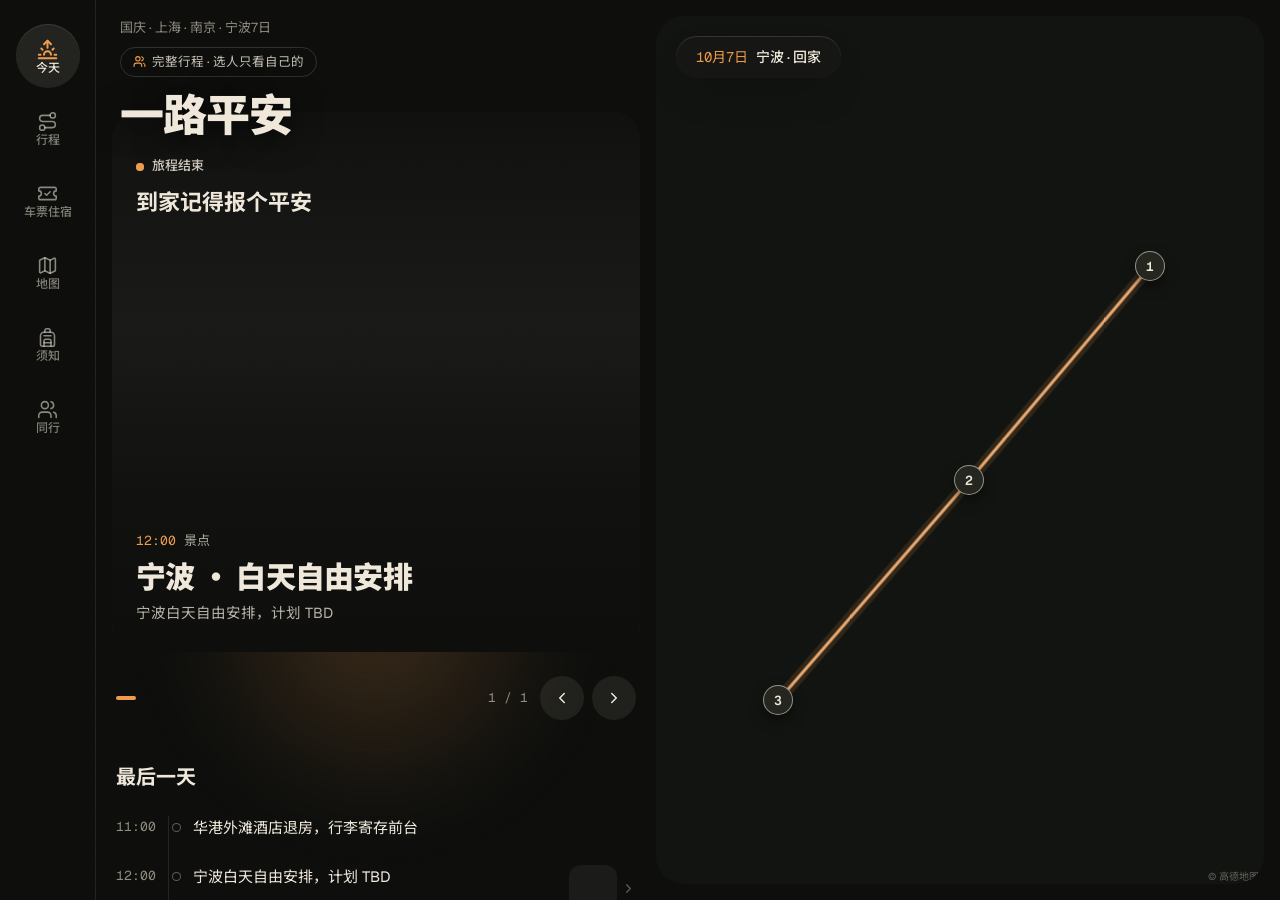
==== commit 66995712: "feat: 国庆行程页换成 trip-planner 构建产物，移除单页版和 libs/leaflet pages/guoqing-2026/ 现为 Dalwinzzz/trip-planner 的 " ====
--- a/pages/guoqing-2026/index.html
+++ b/pages/guoqing-2026/index.html
@@ -1,827 +1,26 @@
 <!doctype html>
 <html lang="zh-CN">
-<head>
-<meta charset="utf-8">
-<meta name="viewport" content="width=device-width, initial-scale=1, viewport-fit=cover">
-<meta name="theme-color" content="#0e0e10">
-<meta name="format-detection" content="telephone=no">
-<title>国庆出行 · 沪宁甬</title>
-<meta name="description" content="国庆 7 天：杭州 → 上海 → 南京 → 宁波 → 杭州，行程、车票住宿、地图与出行须知。">
-<link rel="stylesheet" href="/libs/leaflet/leaflet.css">
-<style>
-:root{
-  --bg:#0e0e10; --panel:#131315; --card:#1b1b1e; --card2:#222226; --line:#2a2a2f;
-  --text:#ecebe8; --muted:#8d8c92; --dim:#5d5c62;
-  --accent:#f5a54a; --accent2:#ffbf73; --accent-bg:rgba(245,165,74,.14);
-  --radius:18px; --nav-w:76px; --panel-w:470px;
-  --mono:"SF Mono",ui-monospace,Menlo,Consolas,"Roboto Mono",monospace;
-  --safe-b:env(safe-area-inset-bottom,0px);
-}
-*{box-sizing:border-box;-webkit-tap-highlight-color:transparent}
-html,body{margin:0;background:var(--bg);color:var(--text);
-  font-family:-apple-system,BlinkMacSystemFont,"PingFang SC","Hiragino Sans GB","Microsoft YaHei","Noto Sans SC",sans-serif;
-  font-size:15px;line-height:1.5;-webkit-font-smoothing:antialiased}
-button{font:inherit;color:inherit;background:none;border:0;padding:0;cursor:pointer}
-a{color:inherit;text-decoration:none}
-.mono{font-family:var(--mono);letter-spacing:.02em}
-
-/* ---------- layout ---------- */
-.app{display:grid;grid-template-columns:var(--nav-w) var(--panel-w) 1fr;height:100vh;height:100dvh}
-.nav{display:flex;flex-direction:column;align-items:center;gap:10px;padding:18px 0;border-right:1px solid #1c1c20;background:#0b0b0d}
-.nav button{width:58px;padding:9px 0 7px;border-radius:16px;display:flex;flex-direction:column;align-items:center;gap:3px;color:var(--muted);font-size:11px;transition:.2s}
-.nav button svg{width:21px;height:21px}
-.nav button.on{background:#1f1f23;color:var(--accent)}
-.nav button:hover{color:var(--text)}
-.panel{overflow-y:auto;overflow-x:hidden;padding:20px 22px 40px;scrollbar-width:thin;scrollbar-color:#333 transparent}
-.mapwrap{position:relative;padding:12px 12px 12px 0}
-#map{width:100%;height:100%;border-radius:22px;background:#1a1b1e;overflow:hidden}
-.map-chip{position:absolute;z-index:500;top:26px;left:16px;background:rgba(14,14,16,.82);backdrop-filter:blur(8px);-webkit-backdrop-filter:blur(8px);
-  border:1px solid #2c2c31;border-radius:999px;padding:6px 14px;font-size:12px;pointer-events:none}
-.map-chip b{color:var(--accent);font-weight:600;margin-right:6px}
-.map-toggle{display:none}
-
-/* dark tiles: 高德底图反色 */
-.leaflet-tile-pane{filter:invert(1) hue-rotate(185deg) brightness(.82) contrast(.92) saturate(.55)}
-.leaflet-container{font-family:inherit;background:#1a1b1e}
-.leaflet-control-attribution{background:rgba(0,0,0,.45)!important;color:#777!important;font-size:10px}
-.leaflet-control-attribution a{color:#999!important}
-.leaflet-control-zoom a{background:#1c1c20!important;color:#ccc!important;border-color:#2c2c31!important}
-.leaflet-popup-content-wrapper,.leaflet-popup-tip{background:#1c1c20;color:var(--text);box-shadow:0 8px 24px rgba(0,0,0,.5)}
-.leaflet-popup-content{margin:12px 14px;font-size:13px}
-.pop-t{font-weight:600;margin-bottom:2px}
-.pop-s{color:var(--muted);font-size:12px;margin-bottom:8px}
-.pop-a{display:inline-block;background:var(--accent);color:#1a1206!important;border-radius:999px;padding:3px 12px;font-size:12px;font-weight:600}
-.pin{width:26px;height:26px;border-radius:50%;background:#2a2a2f;border:2px solid #e9e4dc;color:#fff;font:600 12px/22px var(--mono);text-align:center;box-shadow:0 2px 8px rgba(0,0,0,.6)}
-.pin.on{background:var(--accent);color:#1a1206;border-color:#fff2e0;box-shadow:0 0 0 6px rgba(245,165,74,.3),0 0 18px rgba(245,165,74,.6);transform:scale(1.18)}
-.pin.city{width:auto;padding:0 10px;border-radius:999px;font:600 12px/22px inherit;white-space:nowrap}
-
-/* ---------- common ---------- */
-.eyebrow{font-size:12px;color:var(--muted)}
-.h1{font-size:32px;font-weight:800;letter-spacing:.02em;margin:2px 0 4px}
-.h2{font-size:18px;font-weight:700;margin:30px 0 12px;display:flex;align-items:baseline;justify-content:space-between}
-.h2 small{font-size:12px;font-weight:400;color:var(--muted)}
-.sub{color:var(--muted);font-size:13px}
-.chip{display:inline-flex;align-items:center;gap:6px;border:1px solid var(--line);border-radius:999px;padding:4px 12px;font-size:12px;color:var(--muted)}
-.tag{display:inline-block;font-size:11px;padding:1px 8px;border-radius:999px;background:var(--accent-bg);color:var(--accent);vertical-align:middle}
-.tag.gray{background:#26262a;color:var(--muted)}
-.card{background:var(--card);border-radius:var(--radius);padding:16px}
-.row{display:flex;align-items:center;justify-content:space-between;gap:10px}
-.view{display:none;animation:fade .25s ease}
-.view.on{display:block}
-@keyframes fade{from{opacity:0;transform:translateY(6px)}to{opacity:1;transform:none}}
-
-/* day pills */
-.pills{display:flex;gap:6px;overflow-x:auto;scrollbar-width:none;margin:0 -22px;padding:2px 22px 4px}
-.pills::-webkit-scrollbar{display:none}
-.pill{flex:none;border-radius:999px;padding:6px 14px;text-align:left;color:var(--muted);font-size:13px;line-height:1.25;transition:.2s}
-.pill small{display:block;font:10px var(--mono);opacity:.75}
-.pill.on{background:#f3ede4;color:#141414;font-weight:600}
-
-/* hero */
-.hero{position:relative;border-radius:22px;overflow:hidden;min-height:250px;padding:20px;display:flex;flex-direction:column;justify-content:flex-end;isolation:isolate}
-.hero::before{content:"";position:absolute;inset:0;z-index:-2;background:var(--g)}
-.hero::after{content:"";position:absolute;inset:0;z-index:-1;background:linear-gradient(180deg,rgba(0,0,0,0) 30%,rgba(0,0,0,.72))}
-.hero .emo{position:absolute;right:-6px;top:-10px;font-size:130px;opacity:.22;z-index:-1;line-height:1;filter:saturate(.7)}
-.hero .meta{font-size:12px;color:var(--accent2);font-family:var(--mono)}
-.hero .title{font-size:30px;font-weight:800;margin:4px 0 6px}
-.hero .desc{font-size:13px;color:#d8d5cf;opacity:.9}
-.stat{margin-top:12px;background:var(--card);border-radius:14px;padding:10px 14px;display:inline-flex;gap:18px}
-.stat div b{display:block;font:600 18px var(--mono)}
-.stat div span{font-size:11px;color:var(--muted)}
-
-/* schedule */
-.sched{position:relative;margin-top:6px}
-.sched::before{content:"";position:absolute;left:62px;top:14px;bottom:14px;width:1px;background:var(--line)}
-.it{display:grid;grid-template-columns:52px 20px 1fr auto;gap:0 8px;align-items:start;padding:11px 0;width:100%;text-align:left;border-radius:12px}
-.it:hover .it-t{color:var(--accent2)}
-.it-time{font:12px/20px var(--mono);color:var(--muted);text-align:right;white-space:nowrap}
-.it-dot{width:9px;height:9px;border-radius:50%;border:1.5px solid var(--dim);background:var(--bg);margin:6px auto 0;position:relative;z-index:1}
-.it.now .it-dot{background:var(--accent);border-color:var(--accent);box-shadow:0 0 0 4px rgba(245,165,74,.25)}
-.it.done{opacity:.45}
-.it-t{font-size:14px;line-height:20px;transition:color .2s}
-.it-s{font-size:12px;color:var(--muted);margin-top:2px}
-.it-n{flex:none;width:22px;height:22px;border-radius:50%;background:#26262a;font:600 11px/22px var(--mono);text-align:center;color:var(--muted);margin-top:0}
-.it-ico{font-size:22px;line-height:22px;width:40px;height:40px;border-radius:12px;background:var(--card2);display:grid;place-items:center}
-.empty{border:1px dashed #333;border-radius:16px;padding:22px;text-align:center;color:var(--muted);font-size:13px}
-.empty b{display:block;color:var(--text);font-size:22px;margin-bottom:4px;font-family:var(--mono)}
-
-/* today */
-.today-card{position:relative;border-radius:24px;overflow:hidden;min-height:380px;display:flex;flex-direction:column;padding:20px;isolation:isolate}
-.today-card::before{content:"";position:absolute;inset:0;z-index:-2;background:var(--g)}
-.today-card::after{content:"";position:absolute;inset:0;z-index:-1;background:linear-gradient(180deg,rgba(0,0,0,.35),rgba(0,0,0,0) 35%,rgba(0,0,0,.78))}
-.today-card .emo{position:absolute;right:-10px;top:70px;font-size:170px;opacity:.2;z-index:-1;line-height:1}
-.cd-l{font-size:12px;display:flex;align-items:center;gap:6px}
-.cd-l::before{content:"";width:7px;height:7px;border-radius:50%;background:var(--accent);box-shadow:0 0 8px var(--accent)}
-.cd{font:300 50px/1.1 var(--mono);margin-top:6px;letter-spacing:.01em}
-.cd small{font-size:17px;margin:0 8px 0 2px;font-family:inherit}
-.feat{margin-top:auto}
-.feat .meta{font:12px var(--mono);color:var(--accent2)}
-.feat .t{font-size:24px;font-weight:800;margin:4px 0}
-.feat .s{font-size:13px;color:#d8d5cf}
-.carousel{display:flex;align-items:center;justify-content:space-between;margin-top:14px}
-.dots{display:flex;gap:4px}
-.dots i{width:4px;height:4px;border-radius:2px;background:#444;transition:.25s}
-.dots i.on{width:18px;background:var(--accent)}
-.cbtn{width:36px;height:36px;border-radius:50%;background:var(--card2);display:grid;place-items:center}
-.cbtn svg{width:16px;height:16px}
-
-/* tickets */
-.tl{position:relative;padding-left:26px}
-.tl::before{content:"";position:absolute;left:7px;top:22px;bottom:0;width:1px;background:linear-gradient(var(--accent),#3a3a3f 30%)}
-.tl-d{position:relative;margin:22px 0 12px;display:flex;align-items:baseline;gap:8px}
-.tl-d::before{content:"";position:absolute;left:-26px;top:.45em;width:11px;height:11px;border-radius:50%;border:2px solid var(--accent);background:var(--bg)}
-.tl-d b{font:500 30px var(--mono)}
-.tl-d.past{opacity:.5}
-.leg{margin-bottom:12px}
-.leg .hd{display:flex;justify-content:space-between;font-size:14px;font-weight:600;margin-bottom:10px}
-.leg .hd span{font-size:12px;font-weight:400;color:var(--muted)}
-.seg{display:grid;grid-template-columns:1fr auto 1fr;align-items:center;gap:8px}
-.seg .tm{font:500 26px var(--mono)}
-.seg .st{font-size:13px;font-weight:600;margin-top:-2px}
-.seg .r{text-align:right}
-.train{background:var(--accent-bg);color:var(--accent);font:600 11px var(--mono);padding:3px 9px;border-radius:999px;white-space:nowrap}
-.notes{margin:12px 0 0;padding:10px 0 0;border-top:1px dashed var(--line);list-style:none}
-.notes li{font-size:12px;color:var(--muted);padding-left:12px;position:relative;margin:3px 0}
-.notes li::before{content:"";position:absolute;left:0;top:.65em;width:4px;height:4px;border-radius:50%;background:var(--accent)}
-.stay .img{height:120px;border-radius:14px;margin:-4px -4px 14px;position:relative;background:var(--g);overflow:hidden}
-.stay .img .emo{position:absolute;right:10px;bottom:-14px;font-size:84px;opacity:.35}
-.stay .img .tag{position:absolute;left:10px;top:10px;background:rgba(0,0,0,.45);color:#fff}
-.stay h4{margin:0 0 8px;font-size:16px}
-.kv{font-size:13px;color:#cfcdc8;margin:5px 0;display:flex;gap:8px}
-.kv i{font-style:normal;width:18px;text-align:center}
-.btn{display:flex;align-items:center;justify-content:center;gap:6px;width:100%;margin-top:14px;border-radius:999px;padding:10px;background:var(--accent);color:#1a1206;font-weight:700;font-size:14px}
-.btn.off{background:#26262a;color:var(--muted);pointer-events:none}
-.tbd{color:var(--dim)}
-
-/* map list */
-.plist .p{display:grid;grid-template-columns:24px 46px 1fr;gap:12px;align-items:center;padding:9px 0;width:100%;text-align:left}
-.plist .p .n{width:22px;height:22px;border-radius:50%;background:#26262a;font:600 11px/22px var(--mono);text-align:center;color:var(--muted)}
-.plist .p.on .n{background:var(--accent);color:#1a1206}
-.plist .p .ic{width:46px;height:46px;border-radius:12px;display:grid;place-items:center;font-size:24px;background:var(--card2)}
-.plist .p b{font-size:14px;font-weight:600;display:block}
-.plist .p span{font-size:12px;color:var(--muted)}
-
-/* weather */
-.wx{display:grid;grid-template-columns:repeat(7,1fr);gap:6px}
-.wd{background:var(--card);border-radius:999px;padding:12px 0 10px;text-align:center;font-size:11px;color:var(--muted);transition:.2s}
-.wd .d{font-family:var(--mono);font-size:10px}
-.wd .c{font-size:10px;margin-top:2px}
-.wd .e{font-size:19px;margin:6px 0 4px;height:24px}
-.wd .bar{width:4px;height:44px;border-radius:2px;background:#2d2d32;margin:0 auto 6px;position:relative;overflow:hidden}
-.wd .bar i{position:absolute;left:0;right:0;border-radius:2px;background:var(--accent)}
-.wd .hi{color:var(--text);font-family:var(--mono)}
-.wd .lo{font-family:var(--mono)}
-.wd.on{background:#f3ede4;color:#555}
-.wd.on .hi{color:#141414}
-.wd.on .bar{background:#ddd5c8}
-.wd.on .bar i{background:#111}
-.wx-detail{margin-top:10px}
-.wx-detail b{font-size:14px}
-
-/* people */
-.people{display:grid;grid-template-columns:1fr;gap:10px}
-.person{display:flex;gap:12px;align-items:flex-start}
-.ava{flex:none;width:40px;height:40px;border-radius:50%;display:grid;place-items:center;font-weight:700;color:#1a1206;background:var(--accent)}
-.person .nm{font-weight:600}
-.person .ds{font-size:12px;color:var(--muted)}
-.dayline{display:flex;gap:3px;margin-top:6px}
-.dayline i{width:22px;height:5px;border-radius:3px;background:#2d2d32}
-.dayline i.on{background:var(--accent)}
-.invite{border:1px dashed #3a3a3f;background:transparent}
-.invite pre{white-space:pre-wrap;font:12px/1.7 var(--mono);color:#cfcdc8;background:#18181b;border-radius:12px;padding:12px;margin:10px 0 0}
-
-/* checklist */
-.progress{height:3px;border-radius:2px;background:#26262a;margin:6px 0 14px;overflow:hidden}
-.progress i{display:block;height:100%;background:var(--accent);transition:width .3s}
-.ck-tabs{display:flex;gap:6px;flex-wrap:wrap;margin-bottom:8px}
-.ck-tabs button{border-radius:999px;padding:6px 12px;font-size:12px;background:var(--card);color:var(--muted)}
-.ck-tabs button small{font-family:var(--mono);margin-left:4px;opacity:.7}
-.ck-tabs button.on{background:#f3ede4;color:#141414;font-weight:600}
-.ck{display:flex;gap:12px;align-items:flex-start;padding:10px 0;width:100%;text-align:left}
-.ck .box{flex:none;width:20px;height:20px;border-radius:50%;border:1.5px solid #555;margin-top:1px;display:grid;place-items:center;transition:.2s}
-.ck.on .box{background:var(--accent);border-color:var(--accent)}
-.ck.on .box::after{content:"";width:6px;height:10px;border:solid #1a1206;border-width:0 2px 2px 0;transform:rotate(45deg) translate(-1px,-1px)}
-.ck.on .t{text-decoration:line-through;color:var(--muted)}
-.ck .t{font-size:14px}
-.ck .s{font-size:12px;color:var(--muted)}
-.foot{margin-top:36px;font-size:11px;color:var(--dim);text-align:center}
-
-/* ---------- mobile ---------- */
-@media (max-width: 900px){
-  :root{--map-h:36vh}
-  .app{display:flex;flex-direction:column;height:auto}
-  .mapwrap{order:-1;position:sticky;top:0;z-index:20;height:var(--map-h);padding:0;background:var(--bg);transition:height .3s ease}
-  #map{border-radius:0 0 22px 22px}
-  .map-chip{top:calc(10px + env(safe-area-inset-top,0px));left:12px}
-  .map-toggle{display:grid;position:absolute;z-index:500;right:12px;bottom:12px;width:34px;height:34px;border-radius:50%;background:rgba(14,14,16,.82);border:1px solid #2c2c31;place-items:center}
-  .map-toggle svg{width:16px;height:16px;transition:transform .3s}
-  body.map-big .mapwrap{--map-h:62vh}
-  body.map-big .map-toggle svg{transform:rotate(180deg)}
-  .leaflet-control-zoom{display:none}
-  .panel{overflow:visible;padding:18px 16px calc(96px + var(--safe-b))}
-  .pills{margin:0 -16px;padding:2px 16px 4px}
-  .nav{position:fixed;z-index:1000;left:0;right:0;bottom:0;top:auto;flex-direction:row;justify-content:space-around;gap:0;padding:6px 6px calc(6px + var(--safe-b));
-    border:0;border-top:1px solid #222;background:rgba(11,11,13,.92);backdrop-filter:blur(14px);-webkit-backdrop-filter:blur(14px)}
-  .nav button{width:auto;flex:1;max-width:76px}
-  .h1{font-size:28px}
-  .today-card{min-height:340px}
-  .cd{font-size:44px}
-  .wx{gap:4px}
-}
-@media (max-width: 380px){
-  .cd{font-size:38px}
-  .seg .tm{font-size:22px}
-  .wd .e{font-size:16px}
-}
-</style>
-</head>
-<body>
-<div class="app">
-  <nav class="nav" id="nav"></nav>
-
-  <main class="panel" id="panel">
-    <section class="view" id="v-today"></section>
-    <section class="view" id="v-plan"></section>
-    <section class="view" id="v-tickets"></section>
-    <section class="view" id="v-map"></section>
-    <section class="view" id="v-notes"></section>
-    <div class="foot" id="foot"></div>
-  </main>
-
-  <div class="mapwrap" id="mapwrap">
-    <div id="map"></div>
-    <div class="map-chip" id="mapchip"></div>
-    <button class="map-toggle" id="maptoggle" aria-label="放大/收起地图">
-      <svg viewBox="0 0 24 24" fill="none" stroke="currentColor" stroke-width="2" stroke-linecap="round"><path d="M6 9l6 6 6-6"/></svg>
-    </button>
-  </div>
-</div>
-
-<script src="/libs/leaflet/leaflet.js"></script>
-<script>
-/* =====================================================================
- *  行程数据 —— 以后更新只改这一段就行
- *  - 时间未定写 time:'待定'，地点坐标不确定就不写 ll（地图上不显示，导航按名称搜索）
- *  - ll 用高德坐标 [纬度, 经度]；approx:true 表示位置是大概的
- *  - 伙伴信息在 PEOPLE，车票在 LEGS，住宿在 STAYS
- * ===================================================================== */
-const TRIP = {
-  title: '国庆 · 沪宁甬',
-  subtitle: '杭州 → 上海 → 南京 → 宁波 → 杭州',
-  slogan: '魔都吃吃逛逛，金陵待定，宁波歇脚，最后回家。',
-  start: '2026-10-01T00:00:00+08:00',
-  updated: '2026-09-29',
-};
-
-const CITIES = {
-  杭州: { ll: [30.2741, 120.1551], emo: '🍵', g: 'linear-gradient(135deg,#1f4f4a,#0f2a2a 60%,#1d1a14)' },
-  上海: { ll: [31.2304, 121.4737], emo: '🌃', g: 'linear-gradient(135deg,#3a2a6a,#1a1840 55%,#3a1f2a)' },
-  南京: { ll: [32.0603, 118.7969], emo: '🏯', g: 'linear-gradient(135deg,#5a2a22,#2a1a18 55%,#1f2a1f)' },
-  宁波: { ll: [29.8683, 121.5440], emo: '🌊', g: 'linear-gradient(135deg,#1a3f66,#0f2238 55%,#1f2a33)' },
-};
-
-/* type: transport 交通 / food 吃饭 / walk 散步逛逛 / fun 玩 / stay 住宿 */
-const DAYS = [
-  {
-    date: '2026-10-01', city: '上海', label: '杭州 → 上海', title: '抵达魔都',
-    desc: '白天从杭州出发去上海，晚上泰狮吃泰餐，饭后沿浦东滨江吹吹江风。',
-    items: [
-      { time: '待定', type: 'transport', title: '杭州 → 上海', sub: '车次待补充', place: '上海虹桥站', city: '上海', ll: [31.1945, 121.3203], approx: true },
-      { time: '19:30', type: 'food', title: '晚餐｜Poets Thai 泰狮（滨江店）', sub: '泰餐', place: 'Poets Thai泰狮 滨江店', city: '上海', ll: [31.2352, 121.5018], approx: true },
-      { time: '饭后', type: 'walk', title: '浦东滨江散步', sub: '看外滩夜景，走走消食', place: '浦东滨江', city: '上海', ll: [31.2302, 121.5052], approx: true },
-    ],
-  },
-  {
-    date: '2026-10-02', city: '上海', label: '上海', title: '看展 · 梧桐区',
-    desc: '中午漕河泾吃顺德菜，下午游戏博物馆看「不要回头」展，再去梧桐区 citywalk；晚上八爷上海菜，夜里西岸散步小酌。',
-    items: [
-      { time: '午餐', type: 'food', title: '午餐｜蚝大胆容邊排骨 · 顺德干蒸', sub: '漕河泾印象城店', place: '蚝大胆容邊排骨 漕河泾印象城', city: '上海', ll: [31.1662, 121.3958], approx: true },
-      { time: '下午', type: 'fun', title: '游戏博物馆「不要回头」展', sub: '位置待补充', place: '游戏博物馆 不要回头', city: '上海' },
-      { time: '下午', type: 'walk', title: '梧桐区 citywalk', sub: '武康路 · 安福路一带', place: '武康路', city: '上海', ll: [31.2062, 121.4372], approx: true },
-      { time: '晚餐', type: 'food', title: '晚餐｜八爷上海菜', sub: '招牌肺头汤', place: '八爷上海菜', city: '上海' },
-      { time: '夜里', type: 'walk', title: '徐汇西岸散步 / 小酌觅食', sub: '', place: '徐汇滨江西岸', city: '上海', ll: [31.1762, 121.4608], approx: true },
-    ],
-  },
-  {
-    date: '2026-10-03', city: '上海', label: '上海', title: 'Wonderfes 手办展',
-    desc: '一整天泡在 Wonderfes 手办展，午饭晚饭都在现场附近看着吃。',
-    items: [
-      { time: '白天', type: 'fun', title: 'Wonderfes 手办展', sub: '场馆待补充', place: 'Wonderfes 上海', city: '上海' },
-      { time: '午 · 晚', type: 'food', title: '午饭、晚饭待定', sub: '现场灵活安排', place: '', city: '上海' },
-    ],
-  },
-  {
-    date: '2026-10-04', city: '南京', label: '上海 → 南京', title: '去金陵',
-    desc: '从上海去南京，具体安排 TBD。',
-    items: [
-      { time: '待定', type: 'transport', title: '上海 → 南京', sub: '车次待补充', place: '南京南站', city: '南京', ll: [31.9690, 118.7980], approx: true },
-    ],
-    tbd: true,
-  },
-  {
-    date: '2026-10-05', city: '南京', label: '南京', title: '南京 · TBD',
-    desc: '南京第二天，计划还没定，想去哪儿群里说。',
-    items: [], tbd: true,
-  },
-  {
-    date: '2026-10-06', city: '宁波', label: '南京 → 宁波', title: '去宁波',
-    desc: '从南京去宁波待一天，具体安排 TBD。',
-    items: [
-      { time: '待定', type: 'transport', title: '南京 → 宁波', sub: '车次待补充', place: '宁波站', city: '宁波', ll: [29.8630, 121.5420], approx: true },
-    ],
-    tbd: true,
-  },
-  {
-    date: '2026-10-07', city: '杭州', label: '宁波 → 杭州', title: '回家',
-    desc: '从宁波回杭州，假期收尾。',
-    items: [
-      { time: '待定', type: 'transport', title: '宁波 → 杭州', sub: '车次待补充', place: '杭州东站', city: '杭州', ll: [30.2906, 120.2127], approx: true },
-    ],
-  },
-];
-
-/* 交通：dep/arr 为 'HH:MM'，没定写 '' */
-const LEGS = [
-  { date: '2026-10-01', from: '杭州', to: '上海', fromSt: '杭州', toSt: '上海', dep: '', arr: '', no: '', notes: ['车次待补充，买好票群里说一声'] },
-  { date: '2026-10-04', from: '上海', to: '南京', fromSt: '上海', toSt: '南京', dep: '', arr: '', no: '', notes: ['车次待补充'] },
-  { date: '2026-10-06', from: '南京', to: '宁波', fromSt: '南京', toSt: '宁波', dep: '', arr: '', no: '', notes: ['车次待补充'] },
-  { date: '2026-10-07', from: '宁波', to: '杭州', fromSt: '宁波', toSt: '杭州东', dep: '', arr: '', no: '', notes: ['车次待补充'] },
-];
-
-/* 住宿：name 为空表示还没订 */
-const STAYS = [
-  { city: '上海', name: '', checkin: '2026-10-01', checkout: '2026-10-04', room: '', addr: '', notes: [] },
-  { city: '南京', name: '', checkin: '2026-10-04', checkout: '2026-10-06', room: '', addr: '', notes: [] },
-  { city: '宁波', name: '', checkin: '2026-10-06', checkout: '2026-10-07', room: '', addr: '', notes: [] },
-];
-
-/* 同行伙伴：days 写参与的日期（'10/1' 这种），note 写车次、到达时间等 */
-const PEOPLE = [
-  { name: '我', days: ['10/1', '10/2', '10/3', '10/4', '10/5', '10/6', '10/7'], note: '全程' },
-];
-
-const CHECKLIST = {
-  '行李证件': [
-    ['身份证随身带', '坐高铁、住酒店、进展馆都要刷'],
-    ['车票截图存相册', '进站刷身份证，截图方便随时看车次'],
-    ['充电宝和充电线', '看地图、拍照一天很费电'],
-    ['折叠伞', '十月江南说下就下'],
-    ['薄外套', '早晚凉，白天热了就脱'],
-    ['好走的鞋', 'citywalk + 逛展，每天步数不会少'],
-    ['常用药', '肠胃药、创可贴'],
-  ],
-  '要吃的': [
-    ['Poets Thai 泰狮', '10/1 晚'],
-    ['蚝大胆 顺德干蒸 + 排骨', '10/2 午'],
-    ['八爷上海菜 肺头汤', '10/2 晚'],
-    ['西岸夜宵 / 小酌', '10/2 夜'],
-    ['南京：鸭血粉丝汤、盐水鸭', '待定'],
-    ['宁波：汤圆、海鲜', '待定'],
-  ],
-  '要玩的': [
-    ['游戏博物馆「不要回头」展', '10/2 下午，看下是否要预约'],
-    ['Wonderfes 手办展', '10/3，门票确认'],
-    ['梧桐区 citywalk', '10/2 下午'],
-    ['浦东滨江 / 西岸夜景', '晚上'],
-  ],
-  '要办的': [
-    ['买好各段车票', '沪 → 宁 → 甬 → 杭'],
-    ['订好三个城市的酒店', '上海 3 晚、南京 2 晚、宁波 1 晚'],
-    ['热门餐厅提前排号', '国庆人多'],
-    ['展会门票 / 预约', '手办展、游戏博物馆'],
-  ],
-};
-
-/* ===================================================================== */
-
-const TYPE = {
-  transport: { emo: '🚄', name: '交通' },
-  food: { emo: '🍜', name: '吃饭' },
-  walk: { emo: '🚶', name: '逛逛' },
-  fun: { emo: '🎟️', name: '玩' },
-  stay: { emo: '🛏️', name: '住宿' },
-};
-const WEEK = ['周日', '周一', '周二', '周三', '周四', '周五', '周六'];
-const $ = s => document.querySelector(s);
-const esc = s => String(s ?? '').replace(/[&<>"']/g, c => ({ '&': '&amp;', '<': '&lt;', '>': '&gt;', '"': '&quot;', "'": '&#39;' }[c]));
-const md = d => { const [, m, dd] = d.split('-'); return `${+m}/${+dd}`; };
-const wk = d => WEEK[new Date(d + 'T12:00:00+08:00').getUTCDay()];
-const nights = (a, b) => Math.round((new Date(b) - new Date(a)) / 864e5);
-const navUrl = (name, city) => `https://uri.amap.com/search?keyword=${encodeURIComponent(name)}&city=${encodeURIComponent(city || '')}&callnative=1`;
-function cnNow() { // 北京时间
-  const d = new Date(Date.now() + 8 * 36e5);
-  return { date: d.toISOString().slice(0, 10), min: d.getUTCHours() * 60 + d.getUTCMinutes() };
-}
-function parseMin(t) { const m = /^(\d{1,2}):(\d{2})$/.exec(t || ''); return m ? +m[1] * 60 + +m[2] : null; }
-
-/* 地点编号 */
-DAYS.forEach((d, di) => {
-  d.idx = di;
-  let n = 0;
-  d.items.forEach(it => { if (it.ll) it.n = ++n; });
-});
-const dayOf = date => DAYS.find(d => d.date === date);
-
-/* ---------- nav ---------- */
-const ICONS = {
-  today: '<path d="M12 3v3M5.6 5.6l2.1 2.1M3 12h3M18 12h3M16.3 7.7l2.1-2.1M7 16a5 5 0 0 1 10 0M3 20h18"/>',
-  plan: '<circle cx="6" cy="6" r="2.2"/><circle cx="18" cy="18" r="2.2"/><path d="M8 6h7a3 3 0 0 1 0 6H9a3 3 0 0 0 0 6h7"/>',
-  tickets: '<path d="M3 8a2 2 0 0 0 2-2h14a2 2 0 0 0 2 2v2a2 2 0 0 0 0 4v2a2 2 0 0 0-2 2H5a2 2 0 0 0-2-2v-2a2 2 0 0 0 0-4z"/><path d="M9 10l3 2 3-2"/>',
-  map: '<path d="M9 4L3 6v14l6-2 6 2 6-2V4l-6 2z"/><path d="M9 4v14M15 6v14"/>',
-  notes: '<rect x="5" y="7" width="14" height="13" rx="3"/><path d="M9 7V5a3 3 0 0 1 6 0v2M9 12h6"/>',
-};
-const TABS = [['today', '今天'], ['plan', '行程'], ['tickets', '车票住宿'], ['map', '地图'], ['notes', '须知']];
-$('#nav').innerHTML = TABS.map(([k, n]) =>
-  `<button data-tab="${k}"><svg viewBox="0 0 24 24" fill="none" stroke="currentColor" stroke-width="1.7" stroke-linecap="round" stroke-linejoin="round">${ICONS[k]}</svg>${n}</button>`).join('');
-
-const state = { tab: 'today', day: 0, mapDay: 0, featIdx: 0, active: null, ckTab: Object.keys(CHECKLIST)[0], wxSel: 0 };
-try { const t = localStorage.getItem('gq-tab'); if (t && TABS.some(x => x[0] === t)) state.tab = t; } catch (e) {}
-
-/* 默认选中今天（行程期间） */
-(() => {
-  const i = DAYS.findIndex(d => d.date === cnNow().date);
-  if (i >= 0) { state.day = state.mapDay = state.wxSel = i; }
-})();
-
-/* ---------- map ---------- */
-const map = L.map('map', { zoomControl: false, attributionControl: true, zoomSnap: .25 }).setView(CITIES.上海.ll, 11);
-L.tileLayer('https://webrd0{s}.is.autonavi.com/appmaptile?lang=zh_cn&size=1&scale=1&style=8&x={x}&y={y}&z={z}', {
-  subdomains: '1234', maxZoom: 18, attribution: '© 高德地图',
-}).addTo(map);
-L.control.zoom({ position: 'bottomright' }).addTo(map);
-const layer = L.layerGroup().addTo(map);
-let markers = {};
-let lastFit = null; // 地图尺寸变化后重新框选
-const fit = f => { lastFit = f; f(true); };
-const refit = () => { map.invalidateSize(); lastFit && lastFit(false); };
-
-function pinIcon(label, on, cls = '') {
-  return L.divIcon({ className: '', html: `<div class="pin ${cls} ${on ? 'on' : ''}">${esc(label)}</div>`, iconSize: cls ? null : [26, 26], iconAnchor: cls ? [20, 13] : [13, 13] });
-}
-function popHtml(title, sub, place, city) {
-  return `<div class="pop-t">${esc(title)}</div>${sub ? `<div class="pop-s">${esc(sub)}</div>` : ''}${place ? `<a class="pop-a" href="${navUrl(place, city)}" target="_blank" rel="noopener">高德导航</a>` : ''}`;
-}
-
-function drawDay(di) {
-  layer.clearLayers(); markers = {};
-  if (di === 'all') return drawAll();
-  const d = DAYS[di];
-  const pts = d.items.filter(it => it.ll);
-  $('#mapchip').innerHTML = `<b>${md(d.date)}</b>${esc(d.title)}`;
-  if (!pts.length) {
-    const c = CITIES[d.city];
-    L.marker(c.ll, { icon: pinIcon(d.city, true, 'city') }).addTo(layer).bindPopup(popHtml(d.city, '今天的安排还没定', '', ''));
-    fit(a => map.setView(c.ll, 11, { animate: a }));
-    return;
-  }
-  if (pts.length > 1) {
-    L.polyline(pts.map(p => p.ll), { color: '#f5a54a', weight: 7, opacity: .18 }).addTo(layer);
-    L.polyline(pts.map(p => p.ll), { color: '#f5a54a', weight: 2.5, opacity: .9 }).addTo(layer);
-  }
-  pts.forEach(p => {
-    const m = L.marker(p.ll, { icon: pinIcon(p.n, false), zIndexOffset: 100 }).addTo(layer)
-      .bindPopup(popHtml(p.title, (p.approx ? '位置为大概位置 · ' : '') + (p.sub || ''), p.place, p.city));
-    m.on('click', () => setActive(di, p.n, false));
-    markers[p.n] = m;
-  });
-  if (pts.length === 1) fit(a => map.setView(pts[0].ll, 13, { animate: a }));
-  else fit(a => map.fitBounds(L.latLngBounds(pts.map(p => p.ll)), { padding: [50, 50], animate: a, maxZoom: 14 }));
-}
-
-function drawAll() {
-  $('#mapchip').innerHTML = '<b>全程</b>' + esc(TRIP.subtitle);
-  const route = ['杭州', '上海', '南京', '宁波', '杭州'];
-  const lls = route.map(c => CITIES[c].ll);
-  L.polyline(lls, { color: '#f5a54a', weight: 7, opacity: .15 }).addTo(layer);
-  L.polyline(lls, { color: '#f5a54a', weight: 2.5, opacity: .9, dashArray: '2 7', lineCap: 'round' }).addTo(layer);
-  Object.entries(CITIES).forEach(([name, c]) => {
-    const ds = DAYS.filter(d => d.city === name).map(d => md(d.date));
-    L.marker(c.ll, { icon: pinIcon(name, false, 'city') }).addTo(layer)
-      .bindPopup(popHtml(name, ds.length ? ds.join('、') : '出发地', '', ''));
-  });
-  fit(a => map.fitBounds(L.latLngBounds(lls), { padding: [40, 40], animate: a }));
-}
-
-function setActive(di, n, fly = true, pop = true) {
-  state.active = n;
-  Object.entries(markers).forEach(([k, m]) => m.setIcon(pinIcon(k, +k === n)));
-  const m = markers[n];
-  if (m) {
-    if (fly) map.flyTo(m.getLatLng(), Math.max(map.getZoom(), 14), { duration: .6 });
-    if (pop) m.openPopup();
-  }
-  document.querySelectorAll('[data-n]').forEach(el => el.classList.toggle('on', +el.dataset.n === n));
-}
-
-/* ---------- shared renderers ---------- */
-function pillsHtml(sel, key, withAll) {
-  let h = withAll ? `<button class="pill ${sel === 'all' ? 'on' : ''}" data-${key}="all"><small>全程</small>${DAYS.length} 天</button>` : '';
-  h += DAYS.map((d, i) => `<button class="pill ${sel === i ? 'on' : ''}" data-${key}="${i}"><small>${md(d.date)}</small>${esc(d.label)}</button>`).join('');
-  return `<div class="pills">${h}</div>`;
-}
-
-function schedHtml(d, live) {
-  if (!d.items.length) return `<div class="empty"><b>TBD</b>这天的计划还没定，有想法群里说～</div>`;
-  const now = cnNow();
-  const isToday = live && now.date === d.date;
-  const nowI = isToday ? currentIdx(d, now.min) : -1;
-  return `<div class="sched">${d.items.map((it, i) => {
-    const cls = isToday ? (i === nowI ? 'now' : i < nowI ? 'done' : '') : '';
-    return `<button class="it ${cls}" ${it.n ? `data-n="${it.n}" data-day="${d.idx}"` : ''}>
-      <span class="it-time">${esc(it.time)}</span><span class="it-dot"></span>
-      <span><div class="it-t">${esc(it.title)}</div>${it.sub ? `<div class="it-s">${esc(it.sub)}</div>` : ''}</span>
-      <span class="it-ico" title="${TYPE[it.type]?.name || ''}">${TYPE[it.type]?.emo || '📍'}</span>
-    </button>`;
-  }).join('')}</div>`;
-}
-
-function currentIdx(d, min) {
-  let last = null, idx = 0;
-  d.items.forEach((it, i) => {
-    const m = parseMin(it.time);
-    if (m != null) last = m;
-    if (last != null && last <= min) idx = i;
-  });
-  return idx;
-}
-
-/* ---------- 今天 ---------- */
-function tripPhase() {
-  const now = cnNow();
-  if (now.date < DAYS[0].date) return { phase: 'before', di: 0 };
-  if (now.date > DAYS[DAYS.length - 1].date) return { phase: 'after', di: DAYS.length - 1 };
-  return { phase: 'during', di: DAYS.findIndex(d => d.date === now.date) };
-}
-
-function renderToday() {
-  const { phase, di } = tripPhase();
-  const d = DAYS[di];
-  const c = CITIES[d.city];
-  const items = d.items.length ? d.items : [{ time: 'TBD', type: 'fun', title: d.title, sub: d.desc }];
-  if (phase === 'during' && state.featIdx === null) state.featIdx = currentIdx(d, cnNow().min);
-  const fi = Math.min(state.featIdx || 0, items.length - 1);
-  const f = items[fi];
-  const heading = phase === 'before' ? '第一天的安排' : phase === 'during' ? `今天 · 第 ${di + 1} 天的安排` : '最后一天的安排';
-  $('#v-today').innerHTML = `
-    <div class="row"><span class="eyebrow">${esc(TRIP.title)} · ${DAYS.length} 日</span><span class="chip" id="today-wx">${esc(d.city)}</span></div>
-    <div class="today-card" style="--g:${c.g};margin-top:12px">
-      <span class="emo">${c.emo}</span>
-      <div class="h1" style="margin:0">${esc(d.title)}</div>
-      <div id="cd-wrap"></div>
-      <div class="feat">
-        <div class="meta">${esc(f.time)} ${esc(TYPE[f.type]?.name || '')}</div>
-        <div class="t">${esc(f.title)}</div>
-        <div class="s">${esc(f.sub || d.desc)}</div>
-      </div>
-    </div>
-    <div class="carousel">
-      <div class="dots">${items.map((_, i) => `<i class="${i === fi ? 'on' : ''}"></i>`).join('')}</div>
-      <div class="row" style="gap:8px"><span class="mono sub">${fi + 1} / ${items.length}</span>
-        <button class="cbtn" data-feat="-1" aria-label="上一个"><svg viewBox="0 0 24 24" fill="none" stroke="currentColor" stroke-width="2"><path d="M15 6l-6 6 6 6"/></svg></button>
-        <button class="cbtn" data-feat="1" aria-label="下一个"><svg viewBox="0 0 24 24" fill="none" stroke="currentColor" stroke-width="2"><path d="M9 6l6 6-6 6"/></svg></button>
-      </div>
-    </div>
-    <div class="h2">${heading}<small>${md(d.date)} ${wk(d.date)}</small></div>
-    ${schedHtml(d, true)}
-    ${phase === 'before' ? `<div class="h2">接下来<small>${esc(TRIP.subtitle)}</small></div>
-      <div class="people">${DAYS.slice(1).map(x => `<button class="card row" data-goto="${x.idx}" style="text-align:left">
-        <span><span class="mono sub">${md(x.date)} ${wk(x.date)}</span><div style="font-weight:600">${esc(x.title)}</div></span>
-        <span class="sub">${esc(x.label)} ${x.tbd ? '<span class="tag gray">TBD</span>' : ''}</span></button>`).join('')}</div>` : ''}
-  `;
-  tickCountdown();
-  if (f.n) setTimeout(() => setActive(di, f.n, false, false), 900);
-  fillTodayWx();
-}
-
-function tickCountdown() {
-  const el = $('#cd-wrap'); if (!el) return;
-  const { phase, di } = tripPhase();
-  if (phase === 'before') {
-    let s = Math.max(0, Math.floor((new Date(TRIP.start) - Date.now()) / 1000));
-    const dd = Math.floor(s / 86400); s %= 86400;
-    const hh = String(Math.floor(s / 3600)).padStart(2, '0'), mm = String(Math.floor(s % 3600 / 60)).padStart(2, '0'), ss = String(s % 60).padStart(2, '0');
-    el.innerHTML = `<div class="cd-l" style="margin-top:6px">距出发还有</div><div class="cd">${dd}<small>天</small>${hh}:${mm}<span style="opacity:.45;font-size:.55em">:${ss}</span></div>`;
-  } else if (phase === 'during') {
-    el.innerHTML = `<div class="cd-l" style="margin-top:6px">旅途中 · ${esc(DAYS[di].city)}</div><div class="cd">Day ${di + 1}<small>/ ${DAYS.length}</small></div>`;
-  } else {
-    el.innerHTML = `<div class="cd-l" style="margin-top:6px">旅程结束</div><div class="cd">🏠<small>到家啦</small></div>`;
-  }
-}
-setInterval(() => { if (state.tab === 'today') tickCountdown(); }, 1000);
-
-/* ---------- 行程 ---------- */
-function renderPlan() {
-  const d = DAYS[state.day];
-  const c = CITIES[d.city];
-  $('#v-plan').innerHTML = `
-    ${pillsHtml(state.day, 'day')}
-    <div class="hero" style="--g:${c.g};margin-top:14px">
-      <span class="emo">${c.emo}</span>
-      <div class="meta">${md(d.date)} · ${wk(d.date)} · 第 ${state.day + 1} 天 · ${esc(d.city)}</div>
-      <div class="title">${esc(d.title)} ${d.tbd ? '<span class="tag">TBD</span>' : ''}</div>
-      <div class="desc">${esc(d.desc)}</div>
-    </div>
-    <div class="stat"><div><b>${d.items.length}</b><span>项安排</span></div><div><b>${d.items.filter(i => i.ll).length}</b><span>个地图点</span></div><div><b>${esc(d.city)}</b><span>所在城市</span></div></div>
-    <div class="h2">当天安排<small>点一下在地图上看</small></div>
-    ${schedHtml(d, true)}
-  `;
-  drawDay(state.day);
-}
-
-/* ---------- 车票住宿 ---------- */
-function renderTickets() {
-  const today = cnNow().date;
-  const dates = [...new Set([...LEGS.map(l => l.date), ...STAYS.map(s => s.checkin), ...STAYS.map(s => s.checkout)])].sort();
-  const nextDate = dates.find(d => d >= today);
-  let h = `<div class="h1">车票住宿</div><div class="sub">按日期排好：哪天坐哪趟车、住哪家酒店。没定的先写「待补充」。</div><div class="tl">`;
-  dates.forEach(date => {
-    const legs = LEGS.filter(l => l.date === date);
-    const ins = STAYS.filter(s => s.checkin === date);
-    const outs = STAYS.filter(s => s.checkout === date);
-    h += `<div class="tl-d ${date < today ? 'past' : ''}"><b>${md(date)}</b><span class="sub">${wk(date)}</span>${date === nextDate ? '<span class="tag">下一个</span>' : ''}</div>`;
-    outs.forEach(s => { h += `<div class="card sub" style="margin-bottom:12px">退房 · ${s.name ? esc(s.name) : esc(s.city) + '酒店（待补充）'}</div>`; });
-    legs.forEach(l => {
-      h += `<div class="card leg"><div class="hd">🚄 ${esc(l.from)} → ${esc(l.to)}<span>${l.no ? '' : '待补充'}</span></div>
-        <div class="seg">
-          <div><div class="tm ${l.dep ? '' : 'tbd'}">${esc(l.dep || '--:--')}</div><div class="st">${esc(l.fromSt)}</div></div>
-          <span class="train">${esc(l.no || '车次 TBD')}</span>
-          <div class="r"><div class="tm ${l.arr ? '' : 'tbd'}">${esc(l.arr || '--:--')}</div><div class="st">${esc(l.toSt)}</div></div>
-        </div>
-        ${l.notes?.length ? `<ul class="notes">${l.notes.map(n => `<li>${esc(n)}</li>`).join('')}</ul>` : ''}</div>`;
-    });
-    ins.forEach(s => {
-      const c = CITIES[s.city];
-      h += `<div class="card stay" style="margin-bottom:12px">
-        <div class="img" style="--g:${c.g}"><span class="tag">入住 · ${esc(s.city)}</span><span class="emo">🛏️</span></div>
-        <h4>${s.name ? esc(s.name) : `<span class="tbd">${esc(s.city)}酒店 · 待补充</span>`}</h4>
-        <div class="kv"><i>📅</i>${md(s.checkin)} 入住 → ${md(s.checkout)} 退房 · 住 ${nights(s.checkin, s.checkout)} 晚</div>
-        ${s.room ? `<div class="kv"><i>🛏️</i>${esc(s.room)}</div>` : ''}
-        <div class="kv"><i>📍</i>${s.addr ? esc(s.addr) : '<span class="tbd">地址待补充</span>'}</div>
-        ${s.notes?.length ? `<ul class="notes">${s.notes.map(n => `<li>${esc(n)}</li>`).join('')}</ul>` : ''}
-        <a class="btn ${s.name ? '' : 'off'}" href="${s.name ? navUrl(s.name, s.city) : '#'}" target="_blank" rel="noopener">➤ 高德导航</a>
-      </div>`;
-    });
-  });
-  $('#v-tickets').innerHTML = h + '</div>';
-}
-
-/* ---------- 地图 ---------- */
-function renderMap() {
-  const sel = state.mapDay;
-  let list;
-  if (sel === 'all') {
-    list = DAYS.map(d => `<button class="p" data-goto-map="${d.idx}"><span class="n">${d.idx + 1}</span><span class="ic">${CITIES[d.city].emo}</span>
-      <span><b>${md(d.date)} · ${esc(d.title)}</b><span>${esc(d.label)} · ${d.items.length ? d.items.length + ' 项安排' : 'TBD'}</span></span></button>`).join('');
-  } else {
-    const d = DAYS[sel];
-    const withLL = d.items.filter(i => i.ll), noLL = d.items.filter(i => !i.ll && i.place);
-    list = withLL.map(it => `<button class="p" data-n="${it.n}" data-day="${d.idx}"><span class="n">${it.n}</span><span class="ic">${TYPE[it.type]?.emo || '📍'}</span>
-      <span><b>${esc(it.title.replace(/^.+?｜/, ''))}</b><span>${esc(TYPE[it.type]?.name || '')} · ${esc(it.time)}${it.approx ? ' · 大概位置' : ''}</span></span></button>`).join('');
-    list += noLL.map(it => `<a class="p" href="${navUrl(it.place, it.city)}" target="_blank" rel="noopener"><span class="n">·</span><span class="ic">${TYPE[it.type]?.emo || '📍'}</span>
-      <span><b>${esc(it.title.replace(/^.+?｜/, ''))}</b><span>位置待补充 · 点这里高德搜索</span></span></a>`).join('');
-    if (!list) list = `<div class="empty"><b>TBD</b>这天还没有地点</div>`;
-  }
-  $('#v-map').innerHTML = `<div class="h1">地图</div><div class="sub">点地图上的圆点或下面的地点，都能看详情和导航</div>
-    <div style="margin-top:14px">${pillsHtml(sel, 'mapday', true)}</div><div class="plist" style="margin-top:10px">${list}</div>`;
-  drawDay(sel);
-}
-
-/* ---------- 须知 ---------- */
-let WX = null;
-const WMO = c => c == null ? ['·', '—'] : c === 0 ? ['☀️', '晴'] : c <= 2 ? ['🌤️', '多云'] : c === 3 ? ['☁️', '阴'] : c <= 48 ? ['🌫️', '雾'] :
-  c <= 57 ? ['🌦️', '毛毛雨'] : c <= 61 ? ['🌦️', '小雨'] : c <= 63 ? ['🌧️', '中雨'] : c <= 67 ? ['🌧️', '大雨'] : c <= 77 ? ['🌨️', '雪'] :
-  c <= 82 ? ['🌦️', '阵雨'] : ['⛈️', '雷雨'];
-
-async function loadWx() {
-  if (WX) return WX;
-  WX = {};
-  const byCity = {};
-  DAYS.forEach(d => (byCity[d.city] ||= []).push(d.date));
-  await Promise.all(Object.entries(byCity).map(async ([city, dates]) => {
-    const [lat, lng] = CITIES[city].ll;
-    const url = `https://api.open-meteo.com/v1/forecast?latitude=${lat}&longitude=${lng}&daily=weather_code,temperature_2m_max,temperature_2m_min,precipitation_probability_max&timezone=Asia%2FShanghai&start_date=${dates[0]}&end_date=${dates[dates.length - 1]}`;
-    try {
-      const r = await fetch(url); if (!r.ok) return;
-      const j = await r.json();
-      j.daily.time.forEach((t, i) => { if (dates.includes(t)) WX[t] = { code: j.daily.weather_code[i], hi: j.daily.temperature_2m_max[i], lo: j.daily.temperature_2m_min[i], pop: j.daily.precipitation_probability_max[i] }; });
-    } catch (e) {}
-  }));
-  return WX;
-}
-
-function wxHtml() {
-  const all = DAYS.map(d => WX?.[d.date]).filter(Boolean);
-  const tmin = all.length ? Math.min(...all.map(w => w.lo)) - 2 : 10, tmax = all.length ? Math.max(...all.map(w => w.hi)) + 2 : 30;
-  const pills = DAYS.map((d, i) => {
-    const w = WX?.[d.date]; const [e] = WMO(w?.code);
-    const bar = w ? `<i style="bottom:${(w.lo - tmin) / (tmax - tmin) * 100}%;top:${100 - (w.hi - tmin) / (tmax - tmin) * 100}%"></i>` : '';
-    return `<button class="wd ${state.wxSel === i ? 'on' : ''}" data-wx="${i}"><div class="d">${md(d.date)}</div><div class="c">${esc(d.city)}</div><div class="e">${e}</div>
-      <div class="bar">${bar}</div><div class="hi">${w ? Math.round(w.hi) + '°' : '--'}</div><div class="lo">${w ? Math.round(w.lo) + '°' : ''}</div></button>`;
-  }).join('');
-  const d = DAYS[state.wxSel], w = WX?.[d.date], [, name] = WMO(w?.code);
-  const detail = w
-    ? `<b>${md(d.date)} ${esc(d.city)} · ${name}</b><div class="sub" style="margin-top:4px">${Math.round(w.lo)}° ~ ${Math.round(w.hi)}°，降水概率 ${w.pop ?? '--'}%。${w.pop >= 50 ? '大概率下雨，记得带伞。' : w.hi >= 28 ? '白天偏热，穿薄一点。' : w.lo <= 16 ? '早晚偏凉，带件外套。' : '舒服的天气，适合多走走。'}</div>`
-    : `<b>${md(d.date)} ${esc(d.city)}</b><div class="sub" style="margin-top:4px">${WX ? '预报暂时拿不到（离得太远或网络原因），临近再看看。' : '天气加载中…'}</div>`;
-  return `<div class="wx">${pills}</div><div class="card wx-detail">${detail}<div class="sub" style="font-size:11px;margin-top:8px;color:var(--dim)">数据：Open-Meteo，打开页面时实时拉取</div></div>`;
-}
-
-function fillTodayWx() {
-  loadWx().then(() => {
-    const { di } = tripPhase(); const d = DAYS[di]; const w = WX[d.date]; const el = $('#today-wx');
-    if (el && w) el.textContent = `${WMO(w.code)[0]} ${d.city} ${Math.round(w.lo)}–${Math.round(w.hi)}°`;
-  });
-}
-
-function ckLoad() { try { return JSON.parse(localStorage.getItem('gq-ck') || '{}'); } catch (e) { return {}; } }
-function ckSave(v) { try { localStorage.setItem('gq-ck', JSON.stringify(v)); } catch (e) {} }
-
-function renderNotes() {
-  const ck = ckLoad();
-  const total = Object.values(CHECKLIST).flat().length;
-  const done = Object.entries(CHECKLIST).reduce((a, [k, arr]) => a + arr.filter((_, i) => ck[k + i]).length, 0);
-  const allDates = DAYS.map(d => md(d.date));
-  $('#v-notes').innerHTML = `
-    <div class="h1">出行须知</div>
-    <div class="sub">${esc(TRIP.subtitle)}<br>${esc(TRIP.slogan)}</div>
-
-    <div class="h2">天气<small>每天所在城市</small></div>
-    <div id="wxbox">${wxHtml()}</div>
-
-    <div class="h2">同行伙伴<small>${PEOPLE.length} 人</small></div>
-    <div class="people">
-      ${PEOPLE.map(p => `<div class="card person"><span class="ava">${esc([...p.name][0])}</span><span style="flex:1">
-        <div class="nm">${esc(p.name)}</div><div class="ds">${esc(p.note || '')}</div>
-        <div class="dayline">${allDates.map(x => `<i class="${p.days.includes(x) ? 'on' : ''}" title="${x}"></i>`).join('')}</div></span></div>`).join('')}
-      <div class="card invite">
-        <div style="font-weight:600">一起走的朋友，报一下你的信息 👋</div>
-        <div class="sub" style="margin-top:4px">复制下面这段填好发群里，我统一更新到页面上：</div>
-        <pre>名字：
-参与日期：（如 10/2–10/3）
-去程车次 / 到达时间：
-返程车次 / 出发时间：
-住哪儿：（跟住 / 自己订）
-想去的地方、想吃的：</pre>
-      </div>
-    </div>
-
-    <div class="h2">出行清单<small class="mono">${done} / ${total}</small></div>
-    <div class="progress"><i style="width:${done / total * 100}%"></i></div>
-    <div class="ck-tabs">${Object.entries(CHECKLIST).map(([k, arr]) =>
-      `<button class="${state.ckTab === k ? 'on' : ''}" data-cktab="${esc(k)}">${esc(k)}<small>${arr.filter((_, i) => ck[k + i]).length}/${arr.length}</small></button>`).join('')}</div>
-    <div>${CHECKLIST[state.ckTab].map(([t, s], i) =>
-      `<button class="ck ${ck[state.ckTab + i] ? 'on' : ''}" data-ck="${i}"><span class="box"></span><span><div class="t">${esc(t)}</div><div class="s">${esc(s)}</div></span></button>`).join('')}</div>
-    <div class="sub" style="font-size:11px;margin-top:6px;color:var(--dim)">勾选只保存在你自己的手机上</div>
-  `;
-  loadWx().then(() => { const b = $('#wxbox'); if (b && state.tab === 'notes') b.innerHTML = wxHtml(); });
-}
-
-/* ---------- routing / events ---------- */
-const RENDER = { today: renderToday, plan: renderPlan, tickets: renderTickets, map: renderMap, notes: renderNotes };
-function show(tab, scroll = true) {
-  state.tab = tab;
-  try { localStorage.setItem('gq-tab', tab); } catch (e) {}
-  document.querySelectorAll('#nav button').forEach(b => b.classList.toggle('on', b.dataset.tab === tab));
-  document.querySelectorAll('.view').forEach(v => v.classList.toggle('on', v.id === 'v-' + tab));
-  if (tab === 'today') state.featIdx = tripPhase().phase === 'during' ? null : 0;
-  if (tab === 'tickets') drawDay(state.day);
-  if (tab === 'today') drawDay(tripPhase().di);
-  if (tab === 'notes') drawDay('all');
-  RENDER[tab]();
-  document.body.classList.toggle('map-big', tab === 'map' && innerWidth <= 900);
-  setTimeout(refit, 320);
-  if (scroll) { $('#panel').scrollTop = 0; if (innerWidth <= 900) scrollTo(0, 0); }
-}
-
-document.addEventListener('click', e => {
-  const t = e.target.closest('button,a'); if (!t) return;
-  const ds = t.dataset;
-  if (ds.tab) return show(ds.tab);
-  if (ds.day !== undefined && ds.n === undefined) { state.day = +ds.day; return renderPlan(); }
-  if (ds.mapday !== undefined) { state.mapDay = ds.mapday === 'all' ? 'all' : +ds.mapday; return renderMap(); }
-  if (ds.gotoMap !== undefined) { state.mapDay = +ds.gotoMap; return renderMap(); }
-  if (ds.goto !== undefined) { state.day = +ds.goto; return show('plan'); }
-  if (ds.n !== undefined) {
-    const di = +ds.day, n = +ds.n;
-    const cur = state.tab === 'map' ? state.mapDay : state.tab === 'plan' ? state.day : tripPhase().di;
-    if (cur !== di) drawDay(di);
-    setActive(di, n);
-    if (innerWidth <= 900) scrollTo({ top: 0, behavior: 'smooth' });
-    return;
-  }
-  if (ds.feat) {
-    const { di } = tripPhase(); const len = Math.max(1, DAYS[di].items.length);
-    state.featIdx = ((state.featIdx || 0) + +ds.feat + len) % len; return renderToday();
-  }
-  if (ds.wx !== undefined) { state.wxSel = +ds.wx; $('#wxbox').innerHTML = wxHtml(); return; }
-  if (ds.cktab) { state.ckTab = ds.cktab; return renderNotes(); }
-  if (ds.ck !== undefined) { const ck = ckLoad(); const k = state.ckTab + ds.ck; ck[k] = !ck[k]; ckSave(ck); return renderNotes(); }
-});
-
-$('#maptoggle').addEventListener('click', () => { document.body.classList.toggle('map-big'); setTimeout(refit, 320); });
-addEventListener('resize', () => map.invalidateSize());
-$('#foot').textContent = `最后更新 ${TRIP.updated} · 有变动群里说，我来改`;
-
-show(state.tab, false);
-</script>
-</body>
+  <head>
+    <meta charset="UTF-8" />
+    <meta name="viewport" content="width=device-width, initial-scale=1, viewport-fit=cover" />
+    <meta name="theme-color" content="#0d0e0c" />
+    <meta name="apple-mobile-web-app-capable" content="yes" />
+    <meta name="apple-mobile-web-app-status-bar-style" content="black-translucent" />
+    <title>国庆 · 沪宁甬 7 日</title>
+    <link rel="preconnect" href="https://fonts.loli.net" />
+    <link rel="preconnect" href="https://gstatic.loli.net" crossorigin />
+    <link
+      href="https://fonts.loli.net/css2?family=Geist:wght@400;500;600;700&family=Geist+Mono:wght@300;400;500&family=Noto+Sans+SC:wght@400;500;700;900&display=swap"
+      rel="stylesheet"
+    />
+    <script type="module" crossorigin src="./assets/index-DyTlNqNc.js"></script>
+    <link rel="modulepreload" crossorigin href="./assets/rolldown-runtime-CbXtAM7H.js">
+    <link rel="modulepreload" crossorigin href="./assets/vendor-CCu8Aspn.js">
+    <link rel="modulepreload" crossorigin href="./assets/vendor-motion-D3hF3HLN.js">
+    <link rel="modulepreload" crossorigin href="./assets/vendor-map-DDPxUAUD.js">
+    <link rel="stylesheet" crossorigin href="./assets/index-B6JrOji5.css">
+  </head>
+  <body>
+    <div id="root"></div>
+  </body>
 </html>
